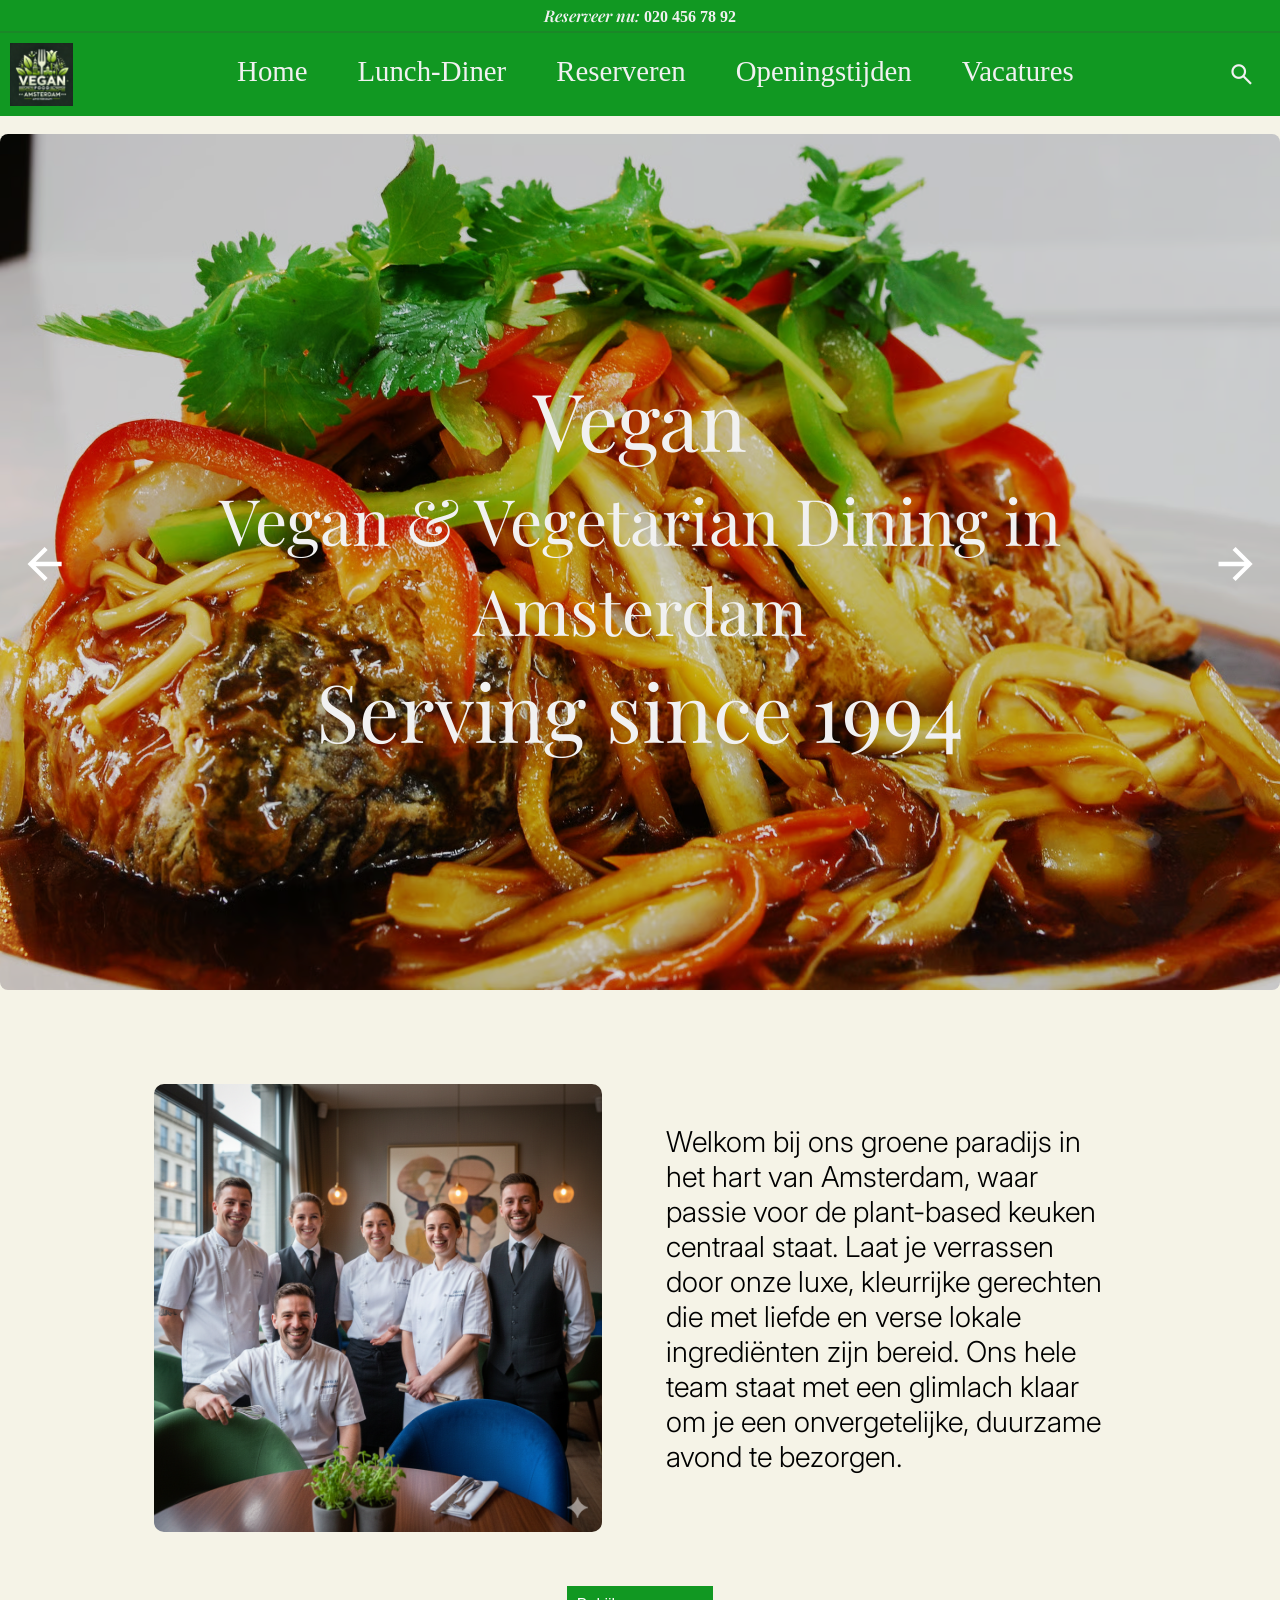
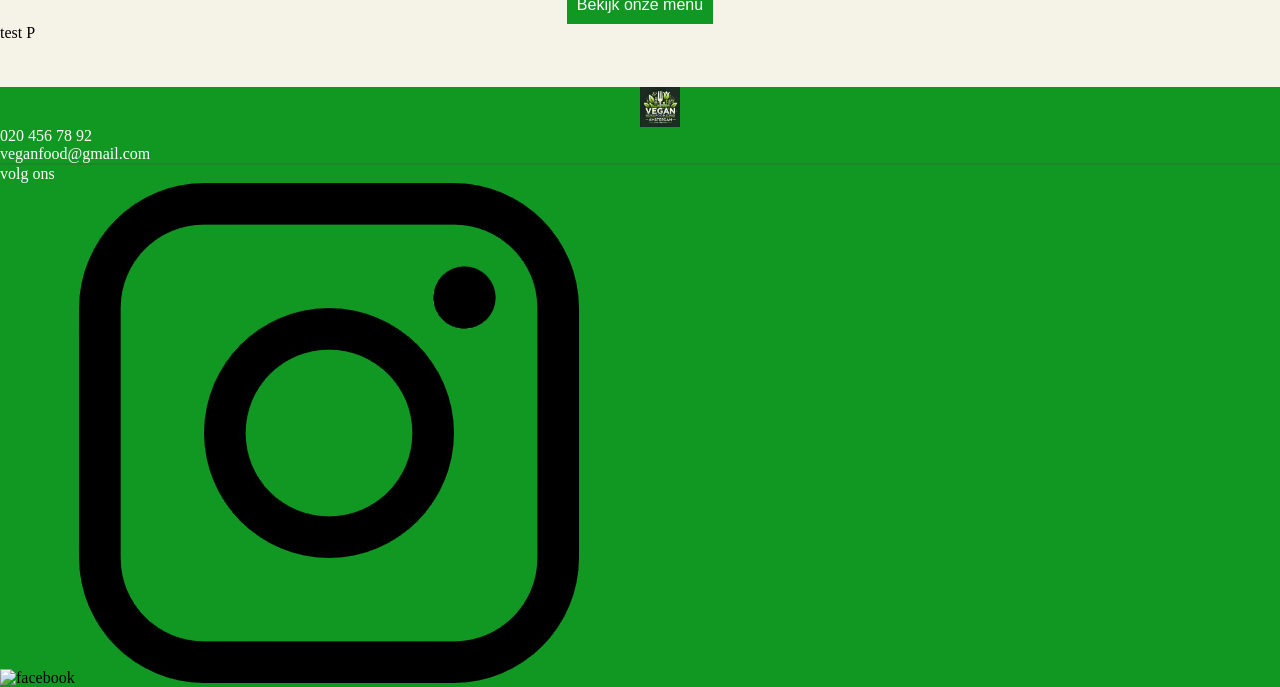
==== html/index.html @ 1c0de3cc "testing" ====
<!DOCTYPE html>
<html lang="en">

<head>
    <meta charset="UTF-8">
    <meta name="viewport" content="width=device-width, initial-scale=1.0">
    <meta http-equiv="X-UA-Compatible" content="IE=edge">
    <meta name="author" content="Amin">
    <meta name="description" content="">
    <meta name="keywords" content="">
    <title>Vegan Restaurant</title>
    <link rel="stylesheet" href="/css/style.css">
    <script src="/js/index.js" defer></script>
    <link rel="stylesheet" href="https://fonts.googleapis.com/css2?family=Material+Symbols+Outlined" />
    <link href="https://fonts.googleapis.com/css2?family=Playfair+Display:ital,wght@1,600&display=swap"
        rel="stylesheet">
    <link
        href="https://fonts.googleapis.com/css2?family=Inter:ital,opsz,wght@0,14..32,100..900;1,14..32,100..900&display=swap"
        rel="stylesheet">
</head>

<body>
    <!--Dit is branch AMIN-->
    <header class="header">
        <h2 class="reserveer-nummer"> <span class="reserveer">Reserveer nu:</span> 020 456 78 92</h2>
        <hr class="hr-header">
        <article class="icons-logo">
            <img class="logo-img" src="/logo_vegan_food_amsterdam.png" alt="Logo-Img">
            
            <nav class="nav-bar" id="nav">
        <ul class="menu">
            <button class="close-btn">&times;</button>
            <li><a href="#">Home</a></li>
            <li><a href="#">Lunch-Diner</a></li>
            <li><a href="#">Reserveren</a></li>
            <li><a href="#">Openingstijden</a></li>
            <li><a href="#">Vacatures</a></li>
        </ul>
    </nav>
    <div class="icons">
                <span class="material-symbols-outlined" id="search">search</span>
                <span class="material-symbols-outlined" id="hamburger">menu</span>
            </div>
        </article>


    

    </header>

    <main>
        <section class="fotoGallerie-sec">
            <div class="fotoGallerie">

                <img class="foto1" src="/imgs/89aaa4fe-6f7e-447e-992a-aaa20923934a.avif" alt="etenFoto">
                <img class="foto2" src="" alt="etenFoto">
                <img class="foto3" src="" alt="etenFoto">
                <img class="foto4" src="" alt="etenFoto">
                <div class="slogan">
                    <span class="big">Vegan</span>
                    <span class="small edited">Vegan & Vegetarian Dining in</span>
                    <span class="big edited">Amsterdam</span>
                    <span class="big">Serving since 1994</span>
                </div>

                <a href=""><svg class="arrow back" xmlns="http://www.w3.org/2000/svg" height="24px"
                        viewBox="0 -960 960 960" width="24px" fill="#f1f1f1">
                        <path d="m313-440 224 224-57 56-320-320 320-320 57 56-224 224h487v80H313Z" />
                    </svg></a>
                <a href=""><svg class="arrow forward" xmlns="http://www.w3.org/2000/svg" height="24px"
                        viewBox="0 -960 960 960" width="24px" fill="#f1f1f1">
                        <path d="M647-440H160v-80h487L423-744l57-56 320 320-320 320-57-56 224-224Z" />
                    </svg></a>


            </div>

        </section>
        <section class="team-sec">
            <div class="overOns-container">
                <img class="team-foto" src="/imgs/afbeelding (2).png" alt="team foto">
                <p class="overOns">Welkom bij ons groene paradijs in het hart van Amsterdam, waar passie voor de
                    plant-based keuken centraal staat. Laat je verrassen door onze luxe,
                    kleurrijke gerechten die met liefde en verse lokale ingrediënten zijn bereid. Ons hele team staat
                    met een glimlach klaar om je een onvergetelijke, duurzame avond te bezorgen.</p>
            </div>

            <a href="#"><button class="menu-btn">Bekijk onze menu</button></a>

        </section>
        <p>test P</p>
    </main>


    <footer>
        <div class="logoFooter">
            <img src="../logo_vegan_food_amsterdam.png" alt="logo">
        </div>

        <p>020 456 78 92</p>
        <p>veganfood@gmail.com</p>

        <hr>

        <div class="socialLogo">
            <div class="iconsFooter">
            </div>
            <p>volg ons</p>
            <img src="../" alt="facebook">
            <img src="../instagram-removebg-preview.png" alt="instagram">
        </div>
    </footer>

</body>

</html>
---- css/style.css ----
* {
  padding: 0;
  margin: 0;
}

body {
  background-color: #f5f3e7;
}
.logo-img {
  max-width: 5%;
  height: auto;
  margin: 10px;
}
hr {
  border: none;
  height: 2px;
  background-color: #1b8728;
}
.header {
  background-color: #119822;
}
.reserveer-nummer {
  background-color: #119822;
  color: #f1f1f1;
  font-size: 1rem;
  padding: 5px;
  text-align: center;
}
.reserveer {
  font-family: "playfair display", sans-serif;
  font-style: italic;
  font-weight: 600;
}
.menu {
  list-style: none;
}
li {
  margin-bottom: 5px;
}
.material-symbols-outlined {
  color: #f1f1f1;
}
.icons-logo {
  display: flex;
  align-items: center;
  margin-right: 25px;
}
.icons {
  margin-left: auto;
  display: flex;
  gap: 10px;
}
nav ul li a {
  display: flex;
  text-decoration: none;
  font-size: 2.5rem;
  color: #31440c;
  width: 58vw;
  height: 12vh;
  margin-top: 1vh;
  justify-content: center;
  align-items: center;
}
#nav {
  position: absolute;
  background-color: #8bb832;
  width: 98vw;
  height: 90vh;
  top: 10vh;
  left: 1vw;
  justify-content: center;
  align-items: center;
  border-radius: 3px;
  z-index: 20;
  /*van hier is een beetje chat gpt gebruikt*/
  display: grid;
  opacity: 0;
  transform: translateY(-20px);
  pointer-events: none;
  transition: opacity 0.3s ease, transform 0.3s ease;
}
#nav.active {
  opacity: 1;
  transform: translateY(0);
  pointer-events: auto;

}
/*tot hier*/
.close-btn{
  position: absolute;
  font-size: 2.5rem;
  top: 3vh;
  background-color: #8bb832;
  color: #31440c;
  border: none;
  right: 5vw;
}
.fotoGallerie {
  position: relative;
  margin-top: 2vh;
}
.foto1 {
  max-width: 100%;
  border-radius: 8px;
  height: auto;
  filter: brightness(85%);
}
.foto2,
.foto3,
.foto4 {
  display: none;
  max-width: 100%;
  border-radius: 8px;
  height: auto;
}
.arrow {
  width: 4%;
  height: auto;
  position: absolute;
  fill: #ffffff;
  top: 50%;
  transform: translateY(-50%);
  z-index: 10;
}
.back {
  left: 1.5%;
}
.forward {
  right: 1.5%;
}

/*van hier moet het gecontroleerdt en aangepast*/
.logoFooter img {
  display: flex;
  align-items: center;
  justify-content: center;
  width: 40px;
}
.logoFooter {
    margin-left: 45%;
    width: 40px;
}
footer {
  background-color: #119822;
  margin-top: 5vh;
}

footer p {
  color: white;
}

.iconsFooter {
  width: 45%;
}
/*to hier*/
.team-sec {
  text-align: center;
}

.team-foto {
  width: 45%;
  height: auto;
  margin-top: 4vh;
  margin-bottom: 2vh;
  border-radius: 10px;
}
.overOns {
  width: 75vw;
  margin-left: 16vw;
  font-size: 1.2rem;
  font-family: "Inter", sans-serif;
  font-weight: 300;
  text-align: left;
}
.menu-btn {
  background-color: #119822;
  border-radius: 0;
  font-size: 1rem;
  color: #ffffff;
  margin-top: 4vh;
  border: none;
  padding: 10px;
  cursor: pointer;
}
.slogan {
  position: absolute;
  top: 50%;
  left: 50%;
  transform: translate(-50%, -50%);
  width: 90%;
  text-align: center;
  display: flex;
  flex-direction: column;
  gap: 0.3em;
  color: #f1f1f1;
  font-family: "Playfair Display", sans-serif;
}

.slogan .big {
  font-size: clamp(1.4rem, 6vw, 2.5rem);
}

.slogan .small {
  font-size: clamp(0.9rem, 3.5vw, 1.4rem);
}
.slogan .edited {
  font-size: clamp(1.2rem, 5vw, 2rem);
}

/*telephone*/
@media (max-width: 576px) {
  .logo-img {
    max-width: 10%;
  }
  .arrow {
    width: 5%;
  }
}
/*tablet*/
@media (min-width: 576px) and (max-width: 991px) {
  .overOns {
    font-size: 1.5rem;
  }
  nav ul li a{
    font-size: 3.5rem;
  }
  .close-btn{
    font-size: 3.5rem;
  }
}
/*laptops*/
@media (min-width: 992px) {
  .overOns-container {
    display: flex;
    align-items: center;
    margin-top: 6vh;
  }
  .team-foto {
    width: 35%;
    height: auto;
    margin-top: 4vh;
    margin-bottom: 2vh;
    border-radius: 10px;
    margin-left: 12vw;
  }
  .overOns {
    width: 35vw;
    margin-left: 5vw;
    font-size: 1.8rem;
    font-family: "Inter", sans-serif;
    font-weight: 300;
    text-align: left;
  }
  button {
    font-size: 1.5rem;
    margin-top: 8vh;
    padding: 15px;
  }
  .slogan .big{
    font-size: clamp(2.8rem, 12vw, 5rem);
  }
   .slogan .edited {
    font-size: clamp(2.4rem, 10vw, 4rem);
  }
  /*van hier is chat gpt gebruik || Navigatie bar is niet resposive het moet aangepast worden!*/
  /*#nav {
    width: 95vw;
    height: auto;
    background-color: transparent;
    display: flex;
    justify-content: space-around;
    align-items: center;
    opacity: 1;
    transform: none;
    pointer-events: auto; 
  }*/
  #nav {
    position: relative;
    top: 0;           
    left: 0;
    width: 100%;
    height: auto;
    display: flex;
    justify-content: center;
    align-items: center;
    background-color: transparent;
    opacity: 1;
    transform: none;
    pointer-events: auto;
  }
  #nav ul {
    display: flex;
    gap: 20px;
    list-style: none;
  }
  nav ul li a {
    width: auto;
    height: auto;
    font-size: clamp(1.5rem, 1.8rem, 2rem);
    margin: 0;
    padding: 10px 15px;
    color: #f1f1f1;
  }
  .close-btn {
    display: none;
  }
  #hamburger{
    display: none;
  }
  /*tot hier*/
  .logoFooter{
    margin-left: 50%;
  }
  #search{
    font-size: 1.7rem;
  }
}
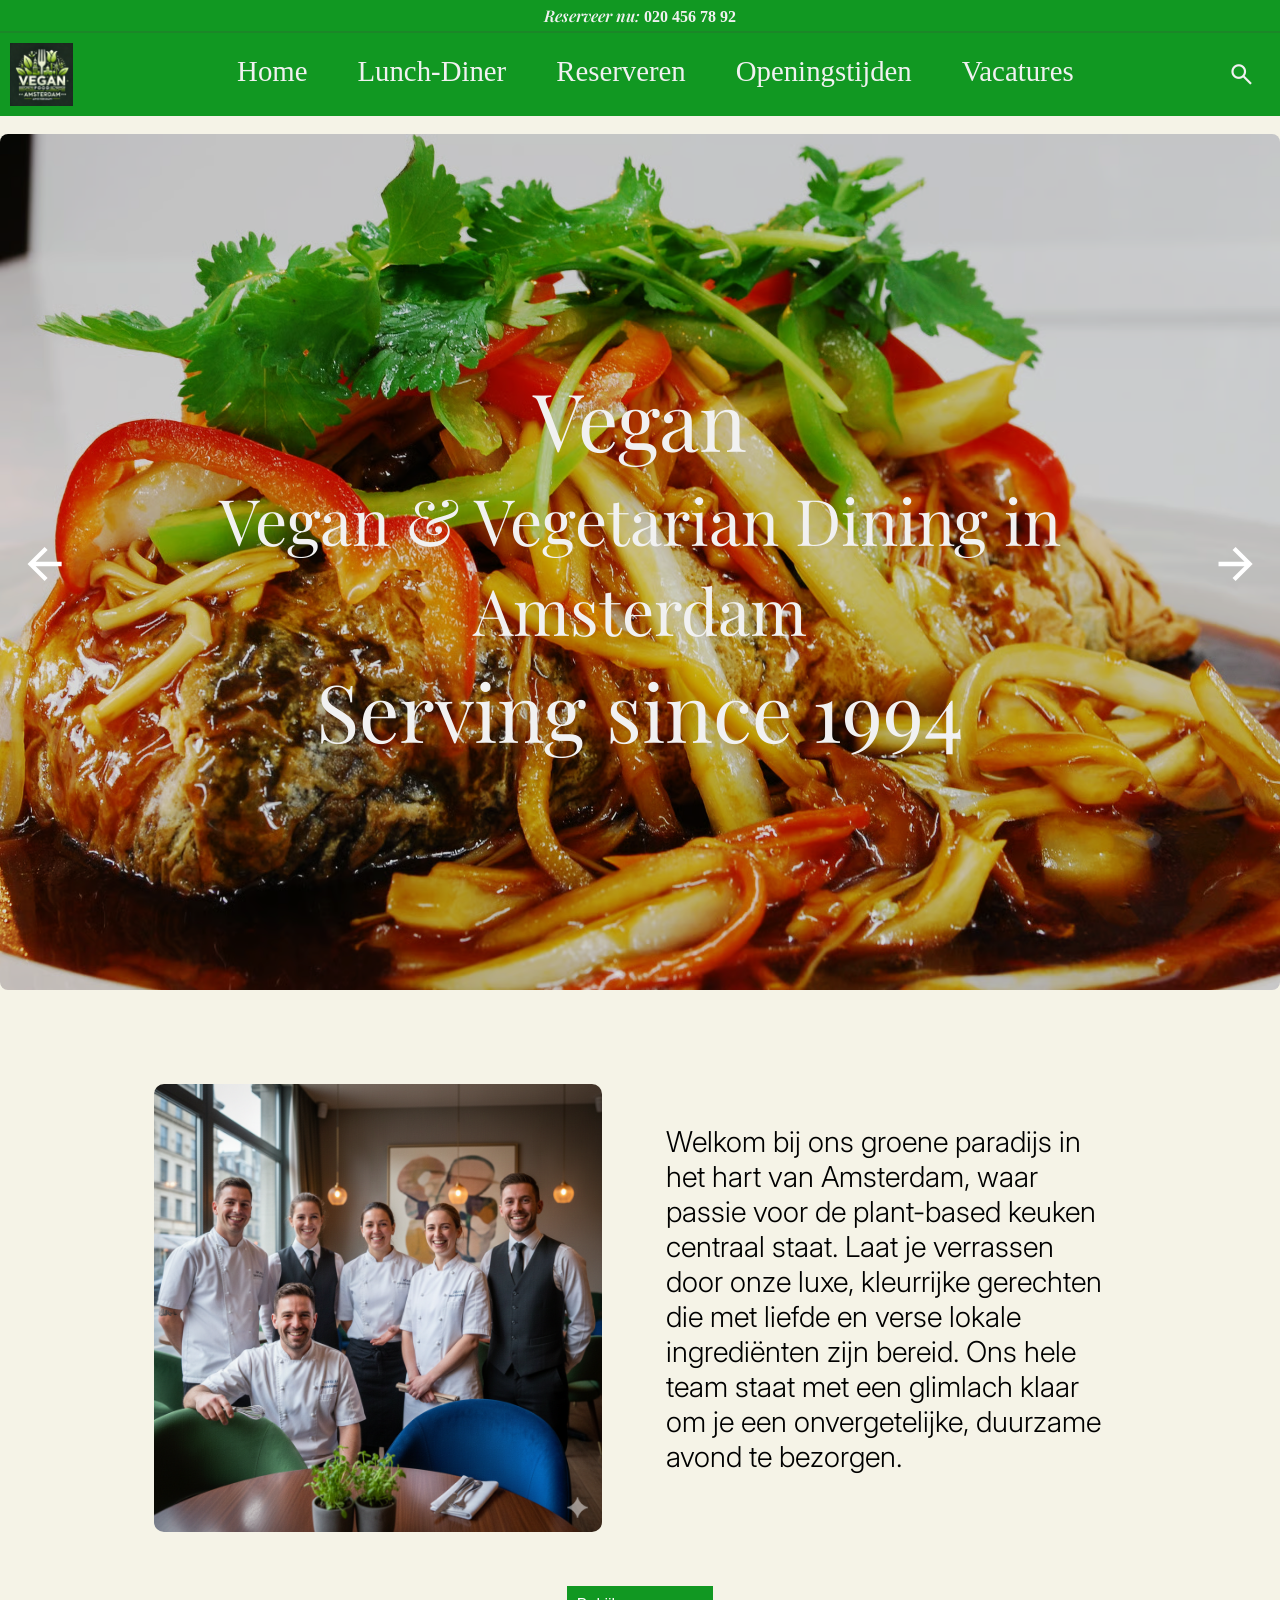
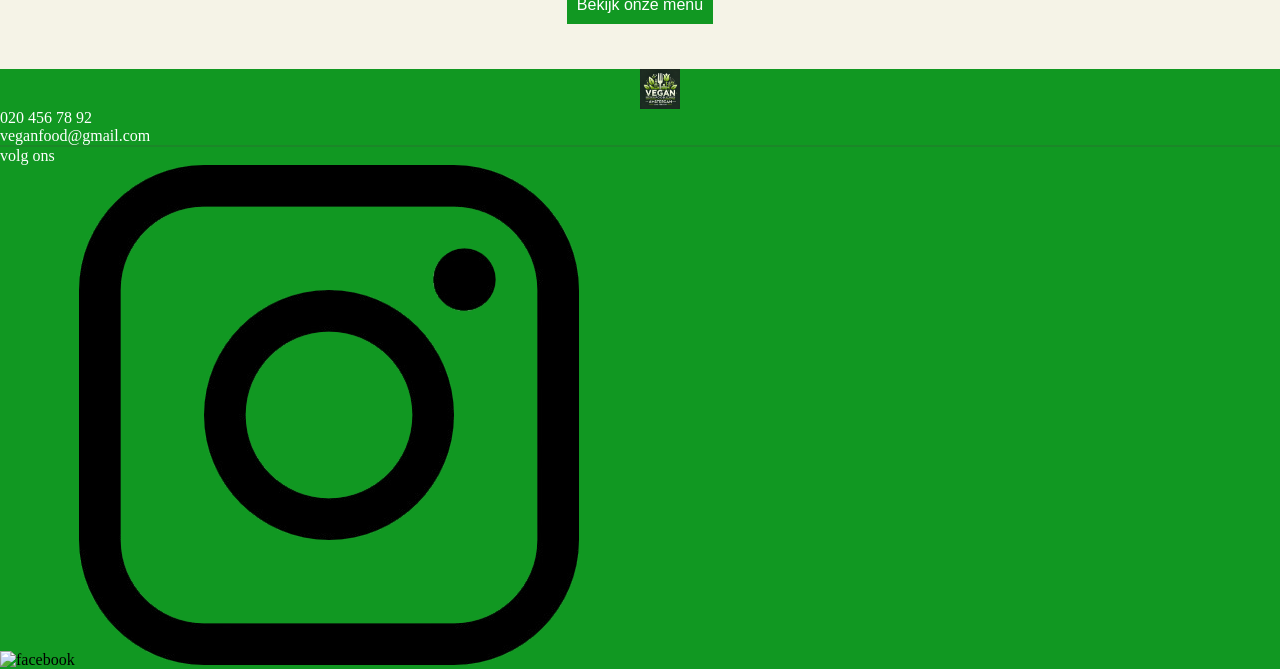
==== commit c938876e: "branch gemaakt" ====
--- a/html/index.html
+++ b/html/index.html
@@ -88,7 +88,6 @@
             <a href="#"><button class="menu-btn">Bekijk onze menu</button></a>
 
         </section>
-        <p>test P</p>
     </main>
 
 
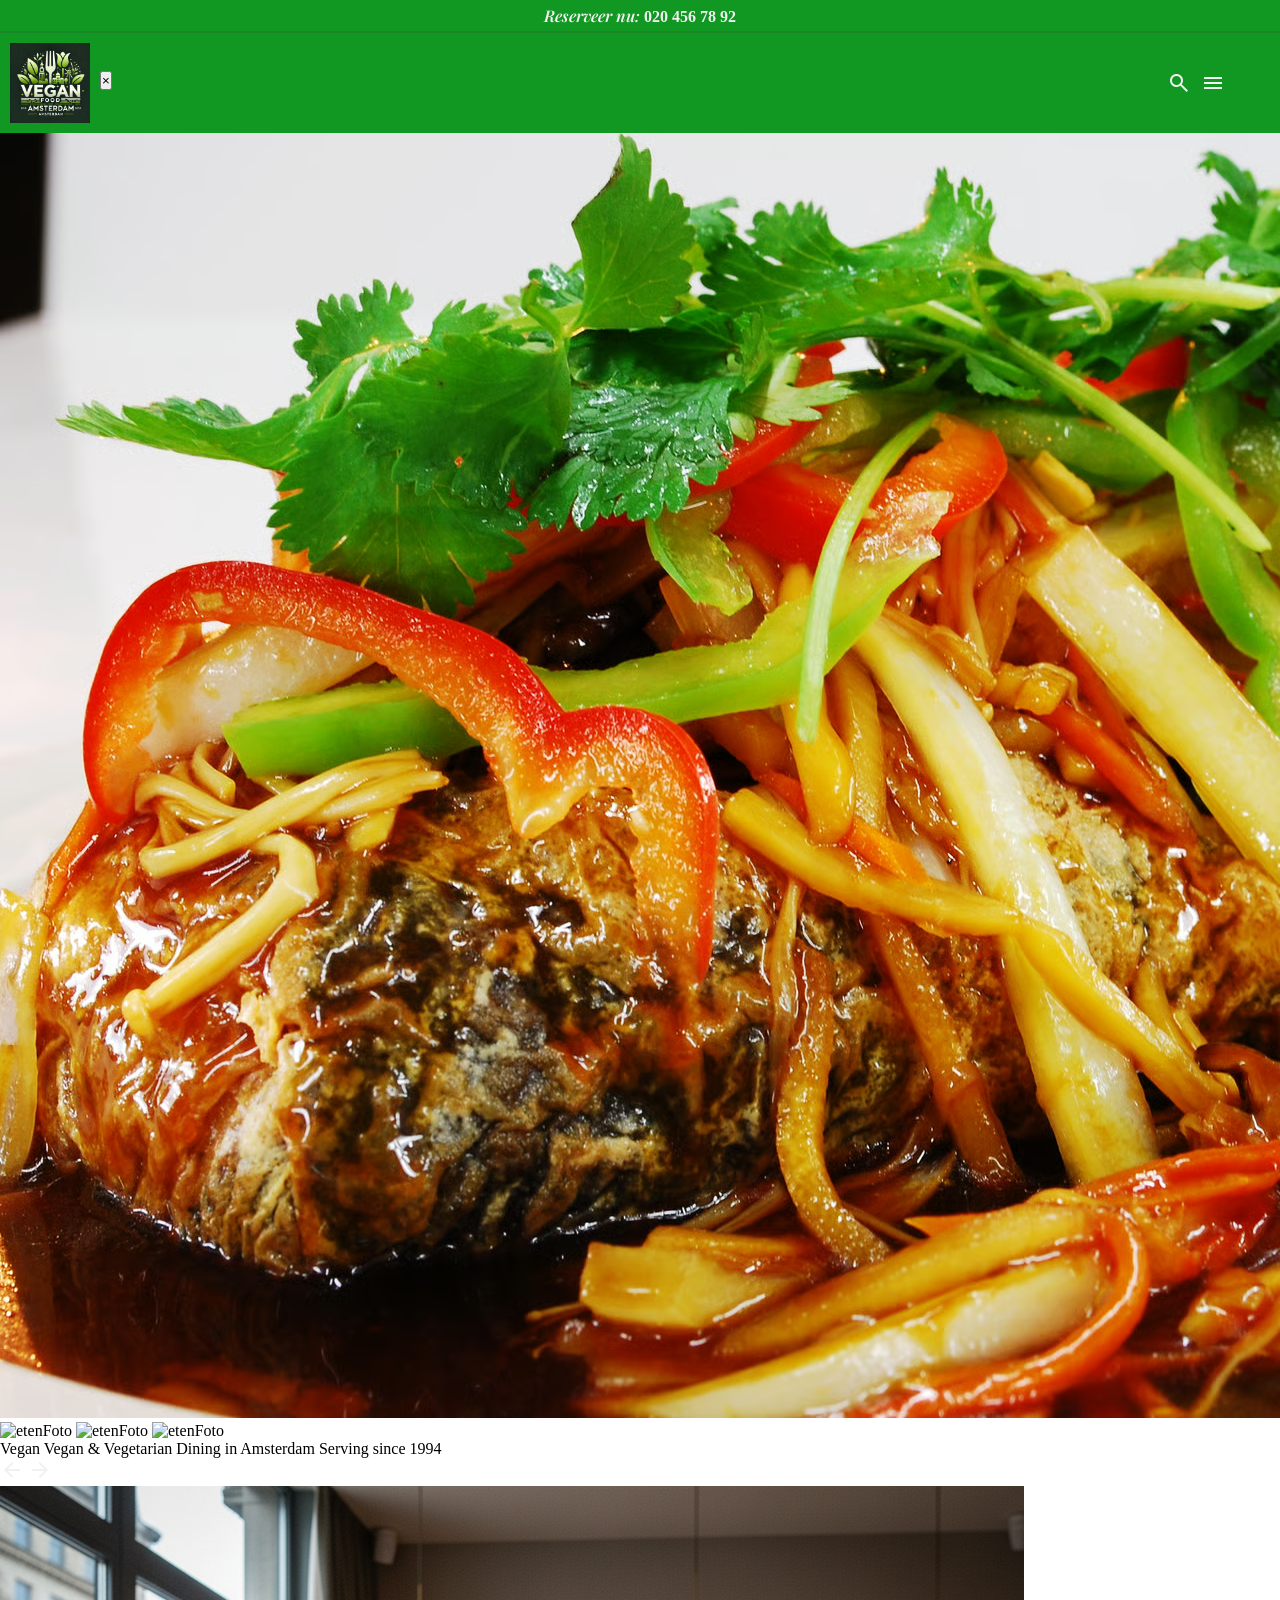
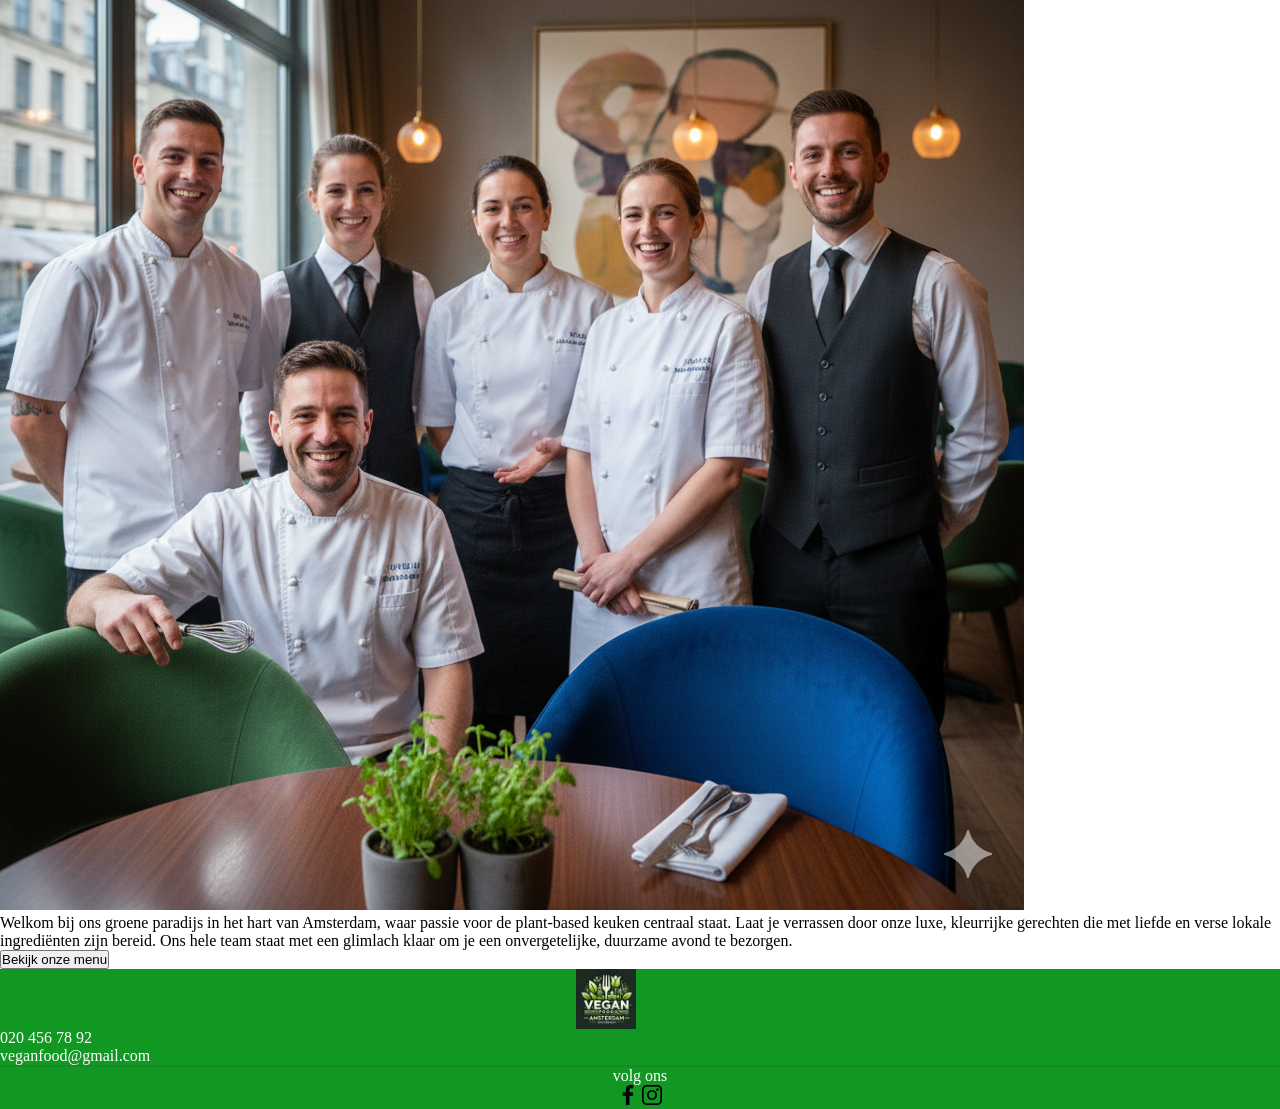
==== commit 8f3bbd09: "facebook icon" ====
--- a/html/index.html
+++ b/html/index.html
@@ -20,7 +20,7 @@
 </head>
 
 <body>
-    <!--Dit is branch AMIN-->
+    <!--Dit is branch AMIN2-->
     <header class="header">
         <h2 class="reserveer-nummer"> <span class="reserveer">Reserveer nu:</span> 020 456 78 92</h2>
         <hr class="hr-header">
@@ -30,11 +30,11 @@
             <nav class="nav-bar" id="nav">
         <ul class="menu">
             <button class="close-btn">&times;</button>
-            <li><a href="#">Home</a></li>
+            <li><a href="index.html">Home</a></li>
             <li><a href="#">Lunch-Diner</a></li>
-            <li><a href="#">Reserveren</a></li>
-            <li><a href="#">Openingstijden</a></li>
-            <li><a href="#">Vacatures</a></li>
+            <li><a href="boeken.html">Reserveren</a></li>
+            <li><a href="opening en locatie.html">Openingstijden</a></li>
+            <li><a href="vacature.html">Vacatures</a></li>
         </ul>
     </nav>
     <div class="icons">
@@ -105,7 +105,7 @@
             <div class="iconsFooter">
             </div>
             <p>volg ons</p>
-            <img src="../" alt="facebook">
+            <img src="/facebookk.png" alt="facebook">
             <img src="../instagram-removebg-preview.png" alt="instagram">
         </div>
     </footer>
--- a/css/style.css
+++ b/css/style.css
@@ -1,318 +1,297 @@
 * {
-  padding: 0;
-  margin: 0;
-}
-
-body {
-  background-color: #f5f3e7;
-}
-.logo-img {
-  max-width: 5%;
-  height: auto;
-  margin: 10px;
-}
+    padding: 0;
+    margin: 0;
+}
+
+:root[data-mode="dark"] {
+    --bgColor: #1e1b18;
+    --bgSecond: #0c0706;
+    --accent: #f1ece9;
+    --bgThird: #e5e0df;
+    --textColor: #f2ece7;
+}
+
+:root[data-mode="light"] {
+    --bgColor: #F5F3E7;
+    --bgSecond: #c0392b;
+    --accent: #e5e0db;
+    --bgThird: #f0e5e3;
+    --textColor: #2c2c2c;
+}
+
+html {
+    background-color: var(--bgColor);
+    color: var(--textColor);
+}
+
+
+
+
+main h1 {
+    display: flex;
+    justify-content: center;
+}
+
+main form {
+    padding: 30px;
+    justify-content: center;
+    margin-left: 70px;
+}
+
+main input {
+    display: flex;
+    align-items: center;
+    width: 100%;
+}
+
 hr {
-  border: none;
-  height: 2px;
-  background-color: #1b8728;
-}
+    border: none;
+    height: 2px;
+    background-color: #1B8728;
+}
+
+h1,
+header span {
+    font-family: 'playfair display', sans-serif;
+    font-style: italic;
+    font-weight: 600;
+}
+
 .header {
-  background-color: #119822;
-}
-.reserveer-nummer {
-  background-color: #119822;
-  color: #f1f1f1;
-  font-size: 1rem;
-  padding: 5px;
-  text-align: center;
-}
-.reserveer {
-  font-family: "playfair display", sans-serif;
-  font-style: italic;
-  font-weight: 600;
-}
-.menu {
-  list-style: none;
-}
+    background-color: #119822;
+}
+
+nav ul li a {
+    display: none;
+    text-decoration: none;
+    font-size: 2rem;
+    background-color: #31440c;
+    color: yellowgreen;
+    border: 1vw solid #9acd32;
+    width: 38vw;
+    height: 8vh;
+    margin-top: 1vh;
+    justify-content: center;
+    align-items: center;
+}
+
 li {
-  margin-bottom: 5px;
-}
-.material-symbols-outlined {
-  color: #f1f1f1;
-}
-.icons-logo {
-  display: flex;
-  align-items: center;
-  margin-right: 25px;
-}
-.icons {
-  margin-left: auto;
-  display: flex;
-  gap: 10px;
-}
-nav ul li a {
-  display: flex;
-  text-decoration: none;
-  font-size: 2.5rem;
-  color: #31440c;
-  width: 58vw;
-  height: 12vh;
-  margin-top: 1vh;
-  justify-content: center;
-  align-items: center;
-}
-#nav {
-  position: absolute;
-  background-color: #8bb832;
-  width: 98vw;
-  height: 90vh;
-  top: 10vh;
-  left: 1vw;
-  justify-content: center;
-  align-items: center;
-  border-radius: 3px;
-  z-index: 20;
-  /*van hier is een beetje chat gpt gebruikt*/
-  display: grid;
-  opacity: 0;
-  transform: translateY(-20px);
-  pointer-events: none;
-  transition: opacity 0.3s ease, transform 0.3s ease;
-}
-#nav.active {
-  opacity: 1;
-  transform: translateY(0);
-  pointer-events: auto;
-
-}
-/*tot hier*/
-.close-btn{
-  position: absolute;
-  font-size: 2.5rem;
-  top: 3vh;
-  background-color: #8bb832;
-  color: #31440c;
-  border: none;
-  right: 5vw;
-}
-.fotoGallerie {
-  position: relative;
-  margin-top: 2vh;
-}
-.foto1 {
-  max-width: 100%;
-  border-radius: 8px;
-  height: auto;
-  filter: brightness(85%);
-}
-.foto2,
-.foto3,
-.foto4 {
-  display: none;
-  max-width: 100%;
-  border-radius: 8px;
-  height: auto;
-}
-.arrow {
-  width: 4%;
-  height: auto;
-  position: absolute;
-  fill: #ffffff;
-  top: 50%;
-  transform: translateY(-50%);
-  z-index: 10;
-}
-.back {
-  left: 1.5%;
-}
-.forward {
-  right: 1.5%;
-}
-
-/*van hier moet het gecontroleerdt en aangepast*/
-.logoFooter img {
-  display: flex;
-  align-items: center;
-  justify-content: center;
-  width: 40px;
-}
+    margin-bottom: 5px;
+}
+
 .logoFooter {
     margin-left: 45%;
     width: 40px;
 }
+
+.menu {
+    list-style: none;
+}
+
+.reserveer-nummer {
+    background-color: #119822;
+    color: #f1f1f1;
+    font-size: 1rem;
+    padding: 5px;
+    text-align: center;
+}
+
+.reserveer {
+    font-family: 'playfair display', sans-serif;
+    font-style: italic;
+    font-weight: 600;
+}
+
+.material-icons,
+.material-symbols-outlined {
+    color: #f1f1f1;
+}
+
+.icons-logo {
+    display: flex;
+    align-items: center;
+    margin-right: 55px;
+}
+
+.icons {
+    margin-left: auto;
+    display: flex;
+    gap: 10px;
+}
+
+.iconsFooter {
+    width: 45%;
+}
+
+.socialLogo img {
+    width: 20px;
+
+}
+
+.socialLogo {
+    text-align: center;
+}
+
+.tijdDatum {
+    display: flex;
+    width: 50%;
+    gap: 10px;
+}
+
+.tijdDatum input {
+    width: 40%;
+}
+
+.info-sectie {
+    display: grid;
+    grid-template-columns: 1fr;
+    gap: 30px;
+    width: 100%;
+    max-width: 800px;
+    margin: 40px auto;
+
+}
+
+.openingstijden,
+.locatie {
+    background-color: white;
+    padding: 20px;
+    border-radius: 12px;
+
+}
+
+.openingstijden h2,
+.locatie h2 {
+    margin-bottom: 15px;
+    font-family: "https://fonts.googleapis.com/css2?family=Playfair+Display:ital,wght@1,600&display=swap";
+
+}
+
+.verzenden {
+    color: white;
+    border: none;
+    padding: 6px 12px;
+    cursor: pointer;
+    text-align: center;
+
+}
+
+.input1 {
+    color: #f1f1f1;
+    background-color: #119822;
+    border: none;
+    height: 30px;
+
+}
+
 footer {
-  background-color: #119822;
-  margin-top: 5vh;
+    background-color: #119822;
+}
+
+.foto img {
+    width: 100%;
+    border-radius: 10px;
+    margin-top: 10px;
 }
 
 footer p {
-  color: white;
-}
-
-.iconsFooter {
-  width: 45%;
-}
-/*to hier*/
-.team-sec {
-  text-align: center;
-}
-
-.team-foto {
-  width: 45%;
-  height: auto;
-  margin-top: 4vh;
-  margin-bottom: 2vh;
-  border-radius: 10px;
-}
-.overOns {
-  width: 75vw;
-  margin-left: 16vw;
-  font-size: 1.2rem;
-  font-family: "Inter", sans-serif;
-  font-weight: 300;
-  text-align: left;
-}
-.menu-btn {
-  background-color: #119822;
-  border-radius: 0;
-  font-size: 1rem;
-  color: #ffffff;
-  margin-top: 4vh;
-  border: none;
-  padding: 10px;
-  cursor: pointer;
-}
-.slogan {
-  position: absolute;
-  top: 50%;
-  left: 50%;
-  transform: translate(-50%, -50%);
-  width: 90%;
-  text-align: center;
-  display: flex;
-  flex-direction: column;
-  gap: 0.3em;
-  color: #f1f1f1;
-  font-family: "Playfair Display", sans-serif;
-}
-
-.slogan .big {
-  font-size: clamp(1.4rem, 6vw, 2.5rem);
-}
-
-.slogan .small {
-  font-size: clamp(0.9rem, 3.5vw, 1.4rem);
-}
-.slogan .edited {
-  font-size: clamp(1.2rem, 5vw, 2rem);
-}
-
-/*telephone*/
-@media (max-width: 576px) {
-  .logo-img {
-    max-width: 10%;
-  }
-  .arrow {
-    width: 5%;
-  }
-}
-/*tablet*/
-@media (min-width: 576px) and (max-width: 991px) {
-  .overOns {
-    font-size: 1.5rem;
-  }
-  nav ul li a{
-    font-size: 3.5rem;
-  }
-  .close-btn{
-    font-size: 3.5rem;
-  }
-}
-/*laptops*/
-@media (min-width: 992px) {
-  .overOns-container {
-    display: flex;
-    align-items: center;
-    margin-top: 6vh;
-  }
-  .team-foto {
-    width: 35%;
-    height: auto;
-    margin-top: 4vh;
-    margin-bottom: 2vh;
-    border-radius: 10px;
-    margin-left: 12vw;
-  }
-  .overOns {
-    width: 35vw;
-    margin-left: 5vw;
-    font-size: 1.8rem;
-    font-family: "Inter", sans-serif;
-    font-weight: 300;
-    text-align: left;
-  }
-  button {
-    font-size: 1.5rem;
-    margin-top: 8vh;
-    padding: 15px;
-  }
-  .slogan .big{
-    font-size: clamp(2.8rem, 12vw, 5rem);
-  }
-   .slogan .edited {
-    font-size: clamp(2.4rem, 10vw, 4rem);
-  }
-  /*van hier is chat gpt gebruik || Navigatie bar is niet resposive het moet aangepast worden!*/
-  /*#nav {
-    width: 95vw;
-    height: auto;
-    background-color: transparent;
-    display: flex;
-    justify-content: space-around;
-    align-items: center;
-    opacity: 1;
-    transform: none;
-    pointer-events: auto; 
-  }*/
-  #nav {
-    position: relative;
-    top: 0;           
-    left: 0;
-    width: 100%;
-    height: auto;
-    display: flex;
-    justify-content: center;
-    align-items: center;
-    background-color: transparent;
-    opacity: 1;
-    transform: none;
-    pointer-events: auto;
-  }
-  #nav ul {
-    display: flex;
-    gap: 20px;
-    list-style: none;
-  }
-  nav ul li a {
-    width: auto;
-    height: auto;
-    font-size: clamp(1.5rem, 1.8rem, 2rem);
-    margin: 0;
-    padding: 10px 15px;
-    color: #f1f1f1;
-  }
-  .close-btn {
-    display: none;
-  }
-  #hamburger{
-    display: none;
-  }
-  /*tot hier*/
-  .logoFooter{
-    margin-left: 50%;
-  }
-  #search{
-    font-size: 1.7rem;
-  }
-}
-
+    color: white;
+}
+
+/* tellie*/
+@media(max-width:576px) {
+    .logoFooter img {
+        display: flex;
+        align-items: center;
+        justify-content: center;
+        width: 40px;
+    }
+
+    .foto img {
+        display: none;
+    }
+
+    .logo-img {
+        width: 50px;
+        height: auto;
+        margin: 10px;
+    }
+
+    .info-sectie {
+        flex-direction: column;
+        padding: 10px;
+        width: 80%;
+    }
+
+    .openingstijden,
+    .locatie {
+        width: 100%;
+    }
+}
+
+
+
+/* tablet*/
+@media(min-width:576px) and (max-width:991px) {
+    .logo-img {
+        width: 60px;
+        height: auto;
+        margin: 10px;
+
+    }
+
+    .foto img {
+        display: none;
+    }
+
+    .info-sectie {
+        flex-direction: column;
+        padding: 10px;
+        width: 80%;
+    }
+
+
+    .logoFooter img {
+        display: flex;
+        align-items: center;
+        justify-content: center;
+        width: 60px;
+    }
+
+}
+
+/* laptop*/
+@media(min-width:992px) and (max-width:1500px) {
+    .logo-img {
+        width: 80px;
+        height: auto;
+        margin: 10px;
+    }
+
+    .foto img {
+        width: 60%;
+        margin-left: auto;
+    }
+
+    .info-sectie {
+        flex-direction: column;
+        padding: 10px;
+        width: 80%;
+    }
+
+
+    .logoFooter img {
+        display: flex;
+        align-items: center;
+        justify-content: center;
+        width: 60px;
+    }
+
+    .menu {
+        gap: 5px;
+    }
+
+    .info-sectie {
+        grid-template-columns: repeat(2, 1fr);
+    }
+}
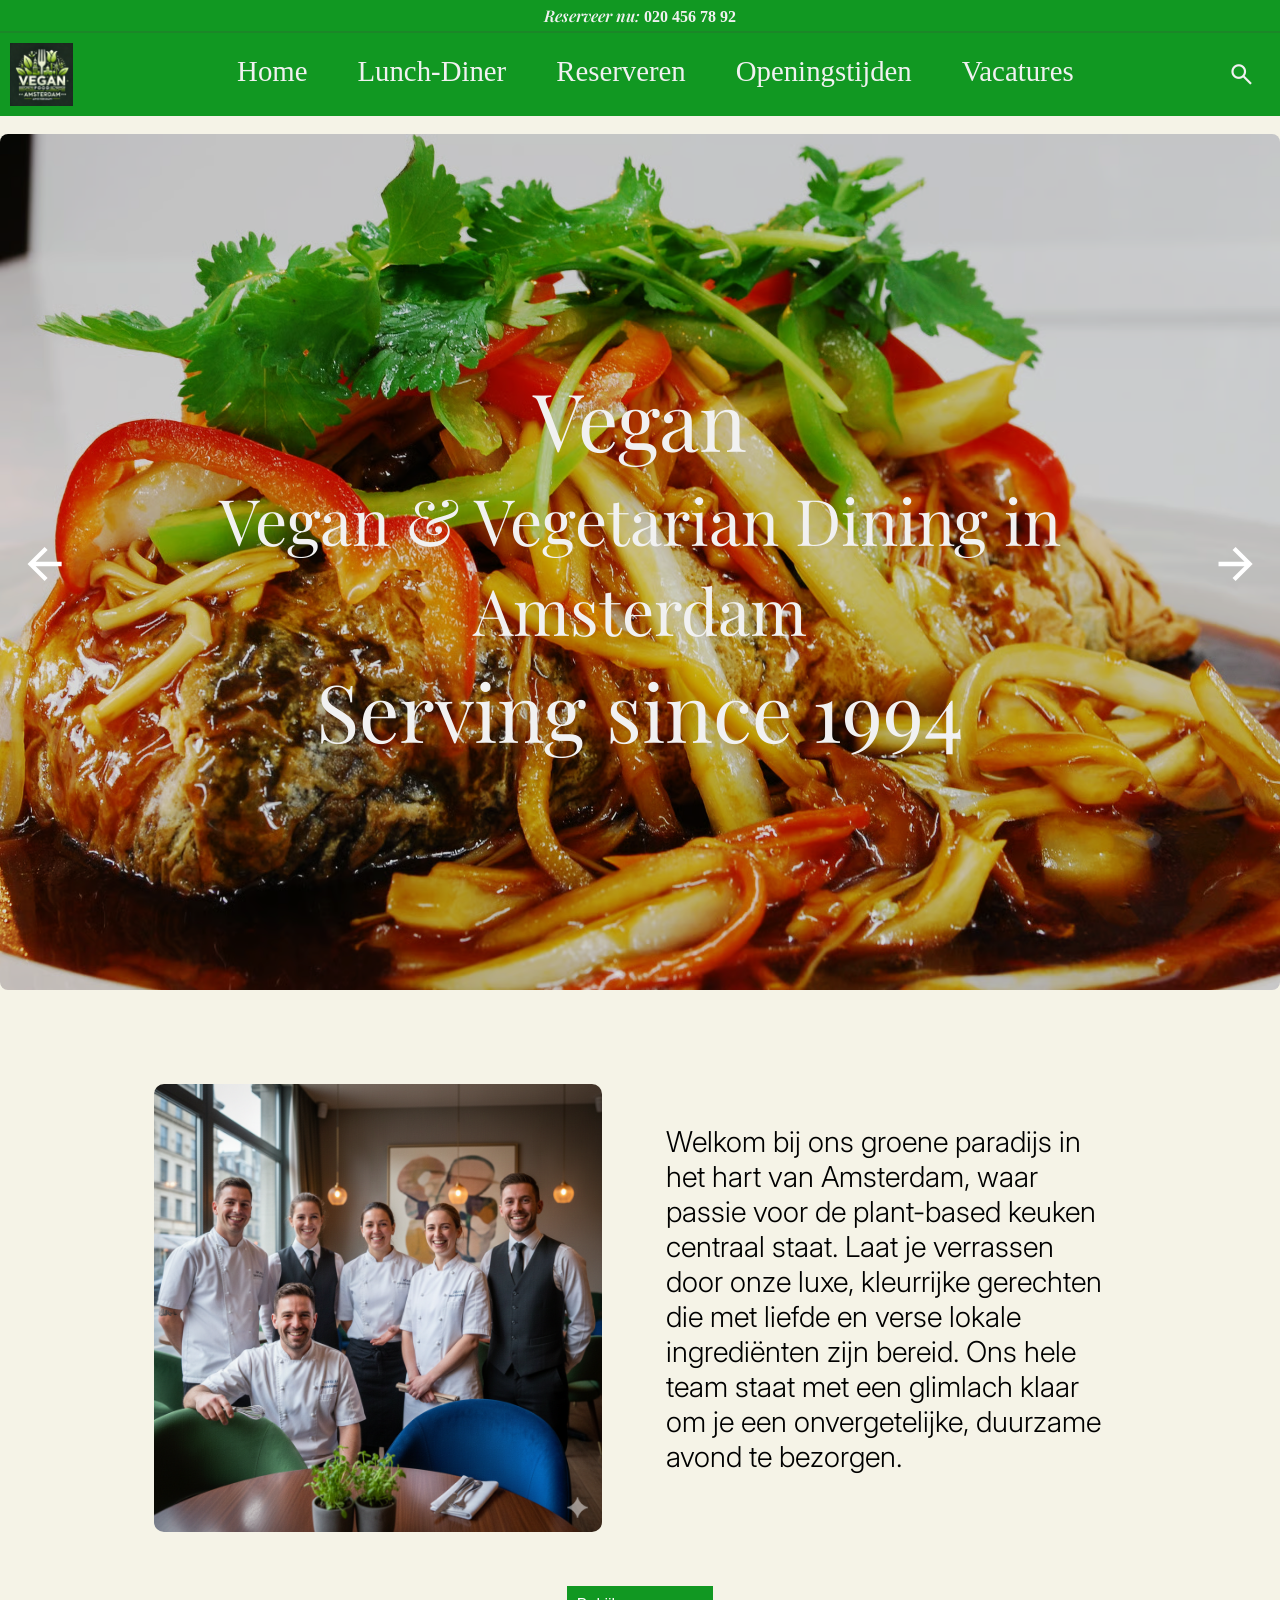
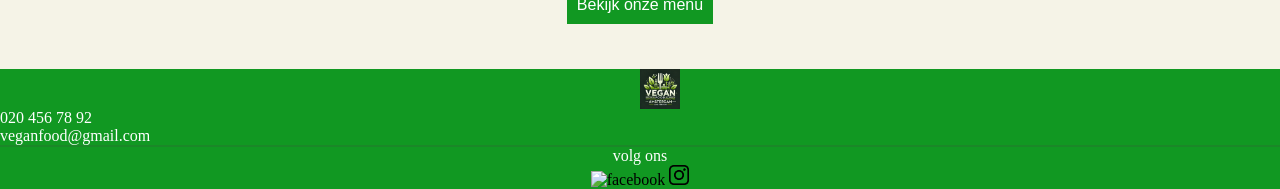
==== commit 1f508b02: "branch gemaakt" ====
--- a/html/index.html
+++ b/html/index.html
@@ -20,7 +20,7 @@
 </head>
 
 <body>
-    <!--Dit is branch AMIN2-->
+    <!--Dit is branch testamin-->
     <header class="header">
         <h2 class="reserveer-nummer"> <span class="reserveer">Reserveer nu:</span> 020 456 78 92</h2>
         <hr class="hr-header">
@@ -30,11 +30,11 @@
             <nav class="nav-bar" id="nav">
         <ul class="menu">
             <button class="close-btn">&times;</button>
-            <li><a href="index.html">Home</a></li>
+            <li><a href="#">Home</a></li>
             <li><a href="#">Lunch-Diner</a></li>
-            <li><a href="boeken.html">Reserveren</a></li>
-            <li><a href="opening en locatie.html">Openingstijden</a></li>
-            <li><a href="vacature.html">Vacatures</a></li>
+            <li><a href="#">Reserveren</a></li>
+            <li><a href="#">Openingstijden</a></li>
+            <li><a href="#">Vacatures</a></li>
         </ul>
     </nav>
     <div class="icons">
@@ -105,7 +105,7 @@
             <div class="iconsFooter">
             </div>
             <p>volg ons</p>
-            <img src="/facebookk.png" alt="facebook">
+            <img src="../" alt="facebook">
             <img src="../instagram-removebg-preview.png" alt="instagram">
         </div>
     </footer>
--- a/css/style.css
+++ b/css/style.css
@@ -1,8 +1,11 @@
 * {
-    padding: 0;
-    margin: 0;
-}
-
+  padding: 0;
+  margin: 0;
+}
+
+body {
+  background-color: #f5f3e7;
+}
 :root[data-mode="dark"] {
     --bgColor: #1e1b18;
     --bgSecond: #0c0706;
@@ -59,24 +62,6 @@
 
 .header {
     background-color: #119822;
-}
-
-nav ul li a {
-    display: none;
-    text-decoration: none;
-    font-size: 2rem;
-    background-color: #31440c;
-    color: yellowgreen;
-    border: 1vw solid #9acd32;
-    width: 38vw;
-    height: 8vh;
-    margin-top: 1vh;
-    justify-content: center;
-    align-items: center;
-}
-
-li {
-    margin-bottom: 5px;
 }
 
 .logoFooter {
@@ -294,4 +279,317 @@
     .info-sectie {
         grid-template-columns: repeat(2, 1fr);
     }
-}+}
+
+
+
+.logo-img {
+  max-width: 5%;
+  height: auto;
+  margin: 10px;
+}
+hr {
+  border: none;
+  height: 2px;
+  background-color: #1b8728;
+}
+.header {
+  background-color: #119822;
+}
+.reserveer-nummer {
+  background-color: #119822;
+  color: #f1f1f1;
+  font-size: 1rem;
+  padding: 5px;
+  text-align: center;
+}
+.reserveer {
+  font-family: "playfair display", sans-serif;
+  font-style: italic;
+  font-weight: 600;
+}
+.menu {
+  list-style: none;
+}
+li {
+  margin-bottom: 5px;
+}
+.material-symbols-outlined {
+  color: #f1f1f1;
+}
+.icons-logo {
+  display: flex;
+  align-items: center;
+  margin-right: 25px;
+}
+.icons {
+  margin-left: auto;
+  display: flex;
+  gap: 10px;
+}
+nav ul li a {
+  display: flex;
+  text-decoration: none;
+  font-size: 2.5rem;
+  color: #31440c;
+  width: 58vw;
+  height: 12vh;
+  margin-top: 1vh;
+  justify-content: center;
+  align-items: center;
+}
+#nav {
+  position: absolute;
+  background-color: #8bb832;
+  width: 98vw;
+  height: 90vh;
+  top: 10vh;
+  left: 1vw;
+  justify-content: center;
+  align-items: center;
+  border-radius: 3px;
+  z-index: 20;
+  /*van hier is een beetje chat gpt gebruikt*/
+  display: grid;
+  opacity: 0;
+  transform: translateY(-20px);
+  pointer-events: none;
+  transition: opacity 0.3s ease, transform 0.3s ease;
+}
+#nav.active {
+  opacity: 1;
+  transform: translateY(0);
+  pointer-events: auto;
+
+}
+/*tot hier*/
+.close-btn{
+  position: absolute;
+  font-size: 2.5rem;
+  top: 3vh;
+  background-color: #8bb832;
+  color: #31440c;
+  border: none;
+  right: 5vw;
+}
+.fotoGallerie {
+  position: relative;
+  margin-top: 2vh;
+}
+.foto1 {
+  max-width: 100%;
+  border-radius: 8px;
+  height: auto;
+  filter: brightness(85%);
+}
+.foto2,
+.foto3,
+.foto4 {
+  display: none;
+  max-width: 100%;
+  border-radius: 8px;
+  height: auto;
+}
+.arrow {
+  width: 4%;
+  height: auto;
+  position: absolute;
+  fill: #ffffff;
+  top: 50%;
+  transform: translateY(-50%);
+  z-index: 10;
+}
+.back {
+  left: 1.5%;
+}
+.forward {
+  right: 1.5%;
+}
+
+/*van hier moet het gecontroleerdt en aangepast*/
+.logoFooter img {
+  display: flex;
+  align-items: center;
+  justify-content: center;
+  width: 40px;
+}
+.logoFooter {
+    margin-left: 45%;
+    width: 40px;
+}
+footer {
+  background-color: #119822;
+  margin-top: 5vh;
+}
+
+footer p {
+  color: white;
+}
+
+.iconsFooter {
+  width: 45%;
+}
+/*to hier*/
+.team-sec {
+  text-align: center;
+}
+
+.team-foto {
+  width: 45%;
+  height: auto;
+  margin-top: 4vh;
+  margin-bottom: 2vh;
+  border-radius: 10px;
+}
+.overOns {
+  width: 75vw;
+  margin-left: 16vw;
+  font-size: 1.2rem;
+  font-family: "Inter", sans-serif;
+  font-weight: 300;
+  text-align: left;
+}
+.menu-btn {
+  background-color: #119822;
+  border-radius: 0;
+  font-size: 1rem;
+  color: #ffffff;
+  margin-top: 4vh;
+  border: none;
+  padding: 10px;
+  cursor: pointer;
+}
+.slogan {
+  position: absolute;
+  top: 50%;
+  left: 50%;
+  transform: translate(-50%, -50%);
+  width: 90%;
+  text-align: center;
+  display: flex;
+  flex-direction: column;
+  gap: 0.3em;
+  color: #f1f1f1;
+  font-family: "Playfair Display", sans-serif;
+}
+
+.slogan .big {
+  font-size: clamp(1.4rem, 6vw, 2.5rem);
+}
+
+.slogan .small {
+  font-size: clamp(0.9rem, 3.5vw, 1.4rem);
+}
+.slogan .edited {
+  font-size: clamp(1.2rem, 5vw, 2rem);
+}
+
+/*telephone*/
+@media (max-width: 576px) {
+  .logo-img {
+    max-width: 10%;
+  }
+  .arrow {
+    width: 5%;
+  }
+}
+/*tablet*/
+@media (min-width: 576px) and (max-width: 991px) {
+  .overOns {
+    font-size: 1.5rem;
+  }
+  nav ul li a{
+    font-size: 3.5rem;
+  }
+  .close-btn{
+    font-size: 3.5rem;
+  }
+}
+/*laptops*/
+@media (min-width: 992px) {
+  .overOns-container {
+    display: flex;
+    align-items: center;
+    margin-top: 6vh;
+  }
+  .team-foto {
+    width: 35%;
+    height: auto;
+    margin-top: 4vh;
+    margin-bottom: 2vh;
+    border-radius: 10px;
+    margin-left: 12vw;
+  }
+  .overOns {
+    width: 35vw;
+    margin-left: 5vw;
+    font-size: 1.8rem;
+    font-family: "Inter", sans-serif;
+    font-weight: 300;
+    text-align: left;
+  }
+  button {
+    font-size: 1.5rem;
+    margin-top: 8vh;
+    padding: 15px;
+  }
+  .slogan .big{
+    font-size: clamp(2.8rem, 12vw, 5rem);
+  }
+   .slogan .edited {
+    font-size: clamp(2.4rem, 10vw, 4rem);
+  }
+  /*van hier is chat gpt gebruik || Navigatie bar is niet resposive het moet aangepast worden!*/
+  /*#nav {
+    width: 95vw;
+    height: auto;
+    background-color: transparent;
+    display: flex;
+    justify-content: space-around;
+    align-items: center;
+    opacity: 1;
+    transform: none;
+    pointer-events: auto; 
+  }*/
+  #nav {
+    position: relative;
+    top: 0;           
+    left: 0;
+    width: 100%;
+    height: auto;
+    display: flex;
+    justify-content: center;
+    align-items: center;
+    background-color: transparent;
+    opacity: 1;
+    transform: none;
+    pointer-events: auto;
+  }
+  #nav ul {
+    display: flex;
+    gap: 20px;
+    list-style: none;
+  }
+  nav ul li a {
+    width: auto;
+    height: auto;
+    font-size: clamp(1.5rem, 1.8rem, 2rem);
+    margin: 0;
+    padding: 10px 15px;
+    color: #f1f1f1;
+  }
+  .close-btn {
+    display: none;
+  }
+  #hamburger{
+    display: none;
+  }
+  /*tot hier*/
+  .logoFooter{
+    margin-left: 50%;
+  }
+  #search{
+    font-size: 1.7rem;
+  }
+}
+
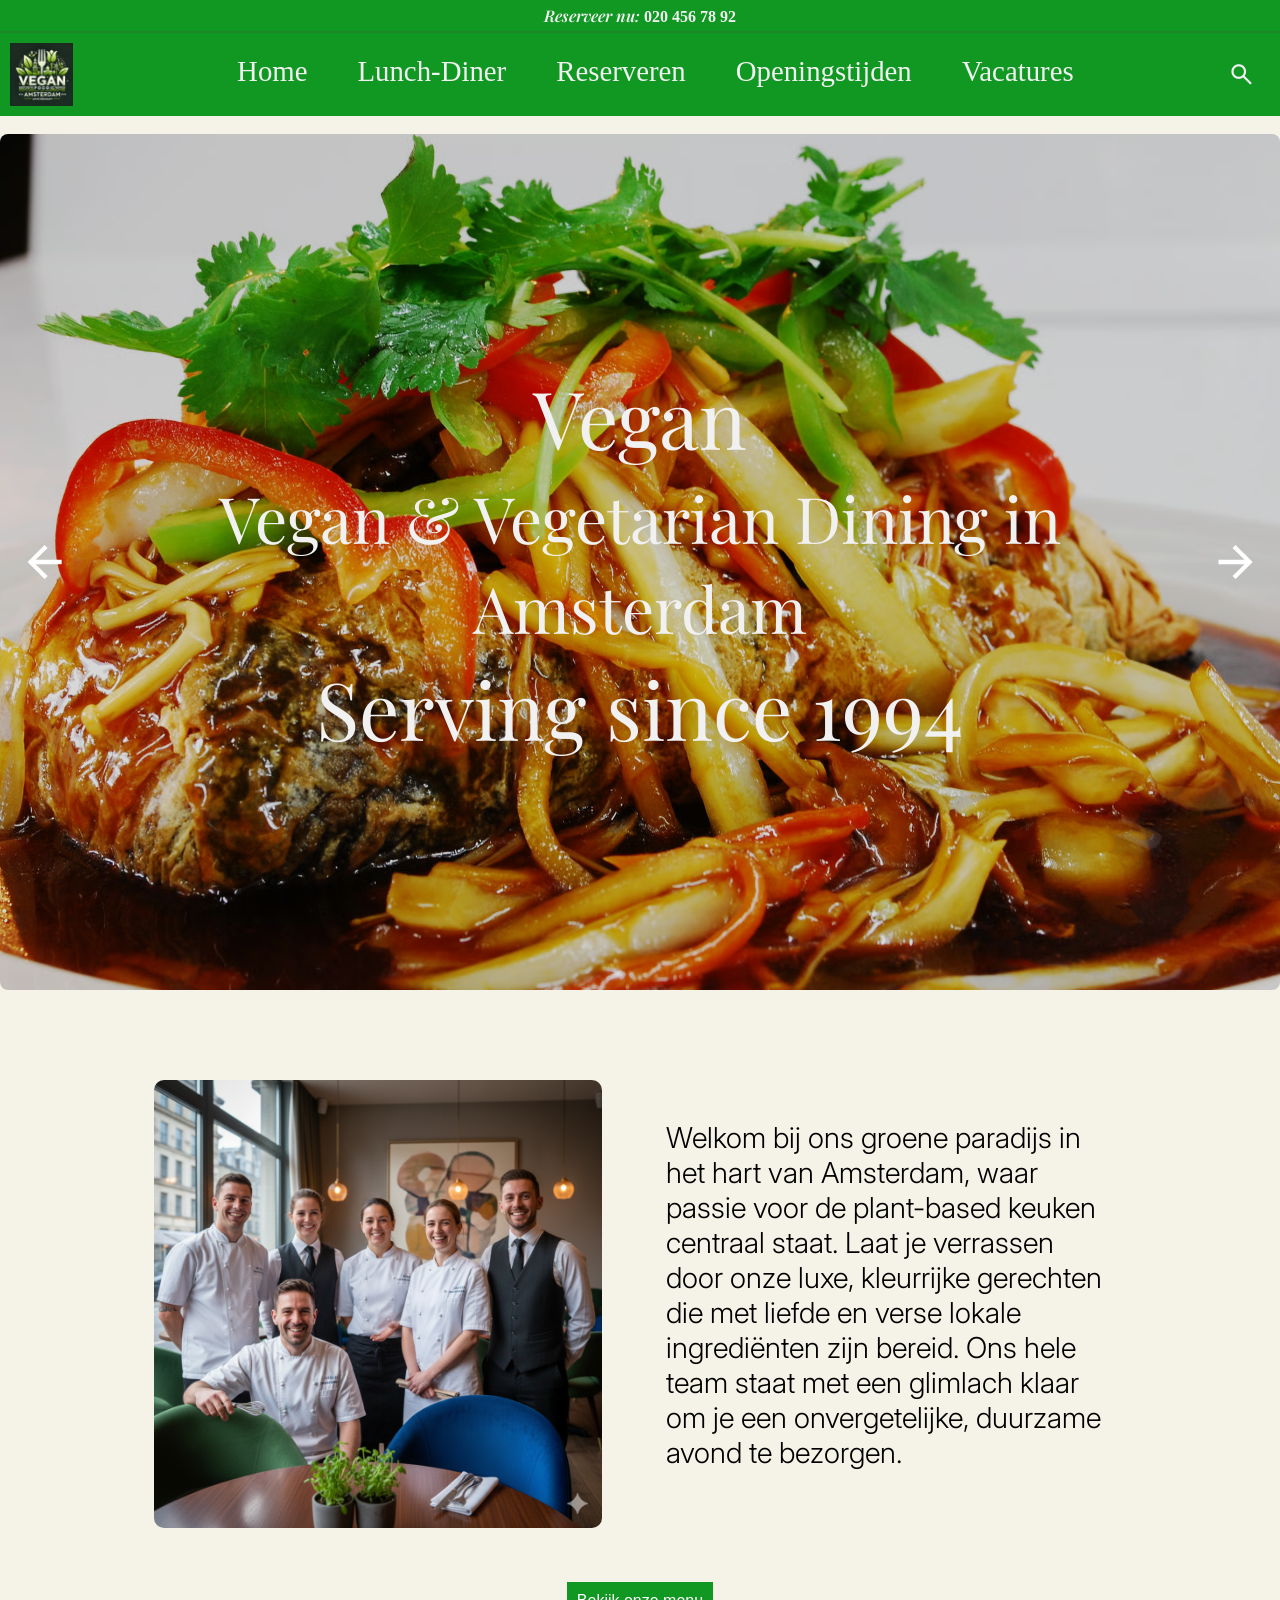
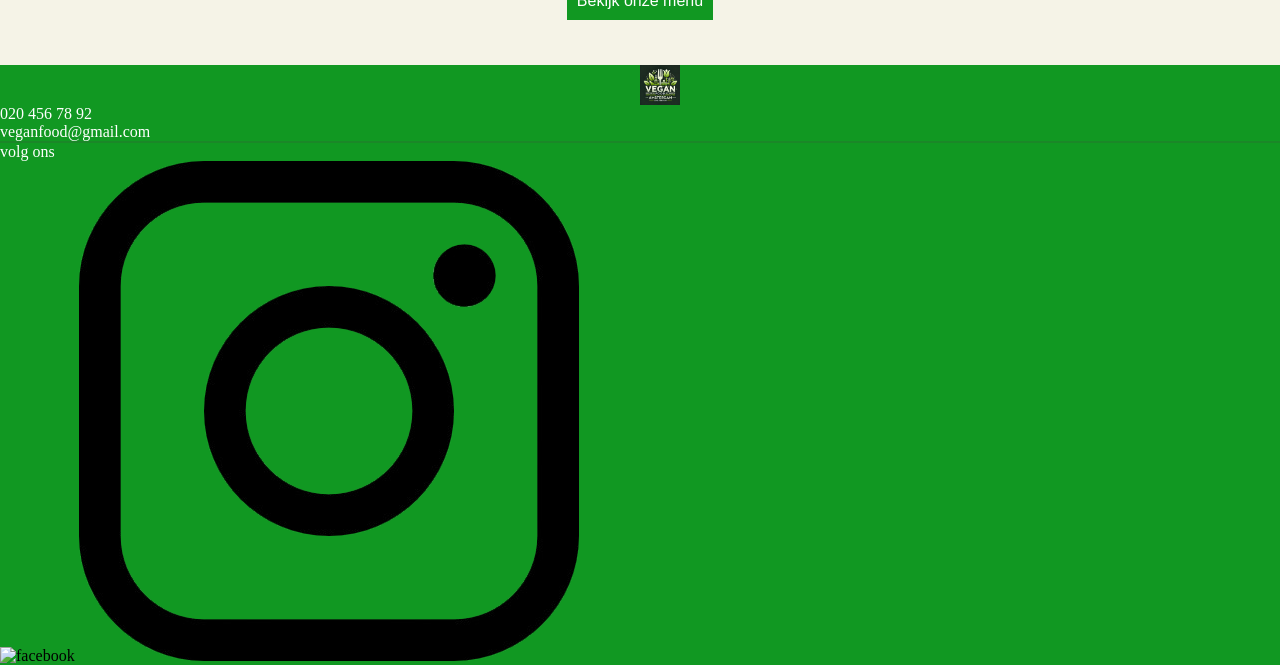
==== commit 1fdbf16e: "css aangepast slide show gemaakt html aangepast imgs toegevoegd" ====
--- a/html/index.html
+++ b/html/index.html
@@ -20,7 +20,7 @@
 </head>
 
 <body>
-    <!--Dit is branch testamin-->
+    <!--Dit is branch AMIN-->
     <header class="header">
         <h2 class="reserveer-nummer"> <span class="reserveer">Reserveer nu:</span> 020 456 78 92</h2>
         <hr class="hr-header">
@@ -30,7 +30,7 @@
             <nav class="nav-bar" id="nav">
         <ul class="menu">
             <button class="close-btn">&times;</button>
-            <li><a href="#">Home</a></li>
+            <li><a href="index.html">Home</a></li>
             <li><a href="#">Lunch-Diner</a></li>
             <li><a href="#">Reserveren</a></li>
             <li><a href="#">Openingstijden</a></li>
@@ -53,9 +53,9 @@
             <div class="fotoGallerie">
 
                 <img class="foto1" src="/imgs/89aaa4fe-6f7e-447e-992a-aaa20923934a.avif" alt="etenFoto">
-                <img class="foto2" src="" alt="etenFoto">
-                <img class="foto3" src="" alt="etenFoto">
-                <img class="foto4" src="" alt="etenFoto">
+                <img class="foto2" src="/imgs/download.png" alt="etenFoto">
+                <img class="foto3" src="/imgs/PixelBin-AI-Editor-1774865220778.png" alt="etenFoto">
+                <img class="foto4" src="/imgs/resized_no_padding_1920x1285.png" alt="etenFoto">
                 <div class="slogan">
                     <span class="big">Vegan</span>
                     <span class="small edited">Vegan & Vegetarian Dining in</span>
@@ -63,14 +63,14 @@
                     <span class="big">Serving since 1994</span>
                 </div>
 
-                <a href=""><svg class="arrow back" xmlns="http://www.w3.org/2000/svg" height="24px"
+                <svg class="arrow back" xmlns="http://www.w3.org/2000/svg" height="24px"
                         viewBox="0 -960 960 960" width="24px" fill="#f1f1f1">
                         <path d="m313-440 224 224-57 56-320-320 320-320 57 56-224 224h487v80H313Z" />
-                    </svg></a>
-                <a href=""><svg class="arrow forward" xmlns="http://www.w3.org/2000/svg" height="24px"
+                    </svg>
+                <svg class="arrow forward" xmlns="http://www.w3.org/2000/svg" height="24px"
                         viewBox="0 -960 960 960" width="24px" fill="#f1f1f1">
                         <path d="M647-440H160v-80h487L423-744l57-56 320 320-320 320-57-56 224-224Z" />
-                    </svg></a>
+                    </svg>
 
 
             </div>
--- a/css/style.css
+++ b/css/style.css
@@ -6,283 +6,6 @@
 body {
   background-color: #f5f3e7;
 }
-:root[data-mode="dark"] {
-    --bgColor: #1e1b18;
-    --bgSecond: #0c0706;
-    --accent: #f1ece9;
-    --bgThird: #e5e0df;
-    --textColor: #f2ece7;
-}
-
-:root[data-mode="light"] {
-    --bgColor: #F5F3E7;
-    --bgSecond: #c0392b;
-    --accent: #e5e0db;
-    --bgThird: #f0e5e3;
-    --textColor: #2c2c2c;
-}
-
-html {
-    background-color: var(--bgColor);
-    color: var(--textColor);
-}
-
-
-
-
-main h1 {
-    display: flex;
-    justify-content: center;
-}
-
-main form {
-    padding: 30px;
-    justify-content: center;
-    margin-left: 70px;
-}
-
-main input {
-    display: flex;
-    align-items: center;
-    width: 100%;
-}
-
-hr {
-    border: none;
-    height: 2px;
-    background-color: #1B8728;
-}
-
-h1,
-header span {
-    font-family: 'playfair display', sans-serif;
-    font-style: italic;
-    font-weight: 600;
-}
-
-.header {
-    background-color: #119822;
-}
-
-.logoFooter {
-    margin-left: 45%;
-    width: 40px;
-}
-
-.menu {
-    list-style: none;
-}
-
-.reserveer-nummer {
-    background-color: #119822;
-    color: #f1f1f1;
-    font-size: 1rem;
-    padding: 5px;
-    text-align: center;
-}
-
-.reserveer {
-    font-family: 'playfair display', sans-serif;
-    font-style: italic;
-    font-weight: 600;
-}
-
-.material-icons,
-.material-symbols-outlined {
-    color: #f1f1f1;
-}
-
-.icons-logo {
-    display: flex;
-    align-items: center;
-    margin-right: 55px;
-}
-
-.icons {
-    margin-left: auto;
-    display: flex;
-    gap: 10px;
-}
-
-.iconsFooter {
-    width: 45%;
-}
-
-.socialLogo img {
-    width: 20px;
-
-}
-
-.socialLogo {
-    text-align: center;
-}
-
-.tijdDatum {
-    display: flex;
-    width: 50%;
-    gap: 10px;
-}
-
-.tijdDatum input {
-    width: 40%;
-}
-
-.info-sectie {
-    display: grid;
-    grid-template-columns: 1fr;
-    gap: 30px;
-    width: 100%;
-    max-width: 800px;
-    margin: 40px auto;
-
-}
-
-.openingstijden,
-.locatie {
-    background-color: white;
-    padding: 20px;
-    border-radius: 12px;
-
-}
-
-.openingstijden h2,
-.locatie h2 {
-    margin-bottom: 15px;
-    font-family: "https://fonts.googleapis.com/css2?family=Playfair+Display:ital,wght@1,600&display=swap";
-
-}
-
-.verzenden {
-    color: white;
-    border: none;
-    padding: 6px 12px;
-    cursor: pointer;
-    text-align: center;
-
-}
-
-.input1 {
-    color: #f1f1f1;
-    background-color: #119822;
-    border: none;
-    height: 30px;
-
-}
-
-footer {
-    background-color: #119822;
-}
-
-.foto img {
-    width: 100%;
-    border-radius: 10px;
-    margin-top: 10px;
-}
-
-footer p {
-    color: white;
-}
-
-/* tellie*/
-@media(max-width:576px) {
-    .logoFooter img {
-        display: flex;
-        align-items: center;
-        justify-content: center;
-        width: 40px;
-    }
-
-    .foto img {
-        display: none;
-    }
-
-    .logo-img {
-        width: 50px;
-        height: auto;
-        margin: 10px;
-    }
-
-    .info-sectie {
-        flex-direction: column;
-        padding: 10px;
-        width: 80%;
-    }
-
-    .openingstijden,
-    .locatie {
-        width: 100%;
-    }
-}
-
-
-
-/* tablet*/
-@media(min-width:576px) and (max-width:991px) {
-    .logo-img {
-        width: 60px;
-        height: auto;
-        margin: 10px;
-
-    }
-
-    .foto img {
-        display: none;
-    }
-
-    .info-sectie {
-        flex-direction: column;
-        padding: 10px;
-        width: 80%;
-    }
-
-
-    .logoFooter img {
-        display: flex;
-        align-items: center;
-        justify-content: center;
-        width: 60px;
-    }
-
-}
-
-/* laptop*/
-@media(min-width:992px) and (max-width:1500px) {
-    .logo-img {
-        width: 80px;
-        height: auto;
-        margin: 10px;
-    }
-
-    .foto img {
-        width: 60%;
-        margin-left: auto;
-    }
-
-    .info-sectie {
-        flex-direction: column;
-        padding: 10px;
-        width: 80%;
-    }
-
-
-    .logoFooter img {
-        display: flex;
-        align-items: center;
-        justify-content: center;
-        width: 60px;
-    }
-
-    .menu {
-        gap: 5px;
-    }
-
-    .info-sectie {
-        grid-template-columns: repeat(2, 1fr);
-    }
-}
-
-
-
 .logo-img {
   max-width: 5%;
   height: auto;
@@ -376,19 +99,15 @@
   position: relative;
   margin-top: 2vh;
 }
-.foto1 {
+.foto1,
+.foto2,
+.foto3,
+.foto4 {
   max-width: 100%;
   border-radius: 8px;
   height: auto;
   filter: brightness(85%);
-}
-.foto2,
-.foto3,
-.foto4 {
   display: none;
-  max-width: 100%;
-  border-radius: 8px;
-  height: auto;
 }
 .arrow {
   width: 4%;
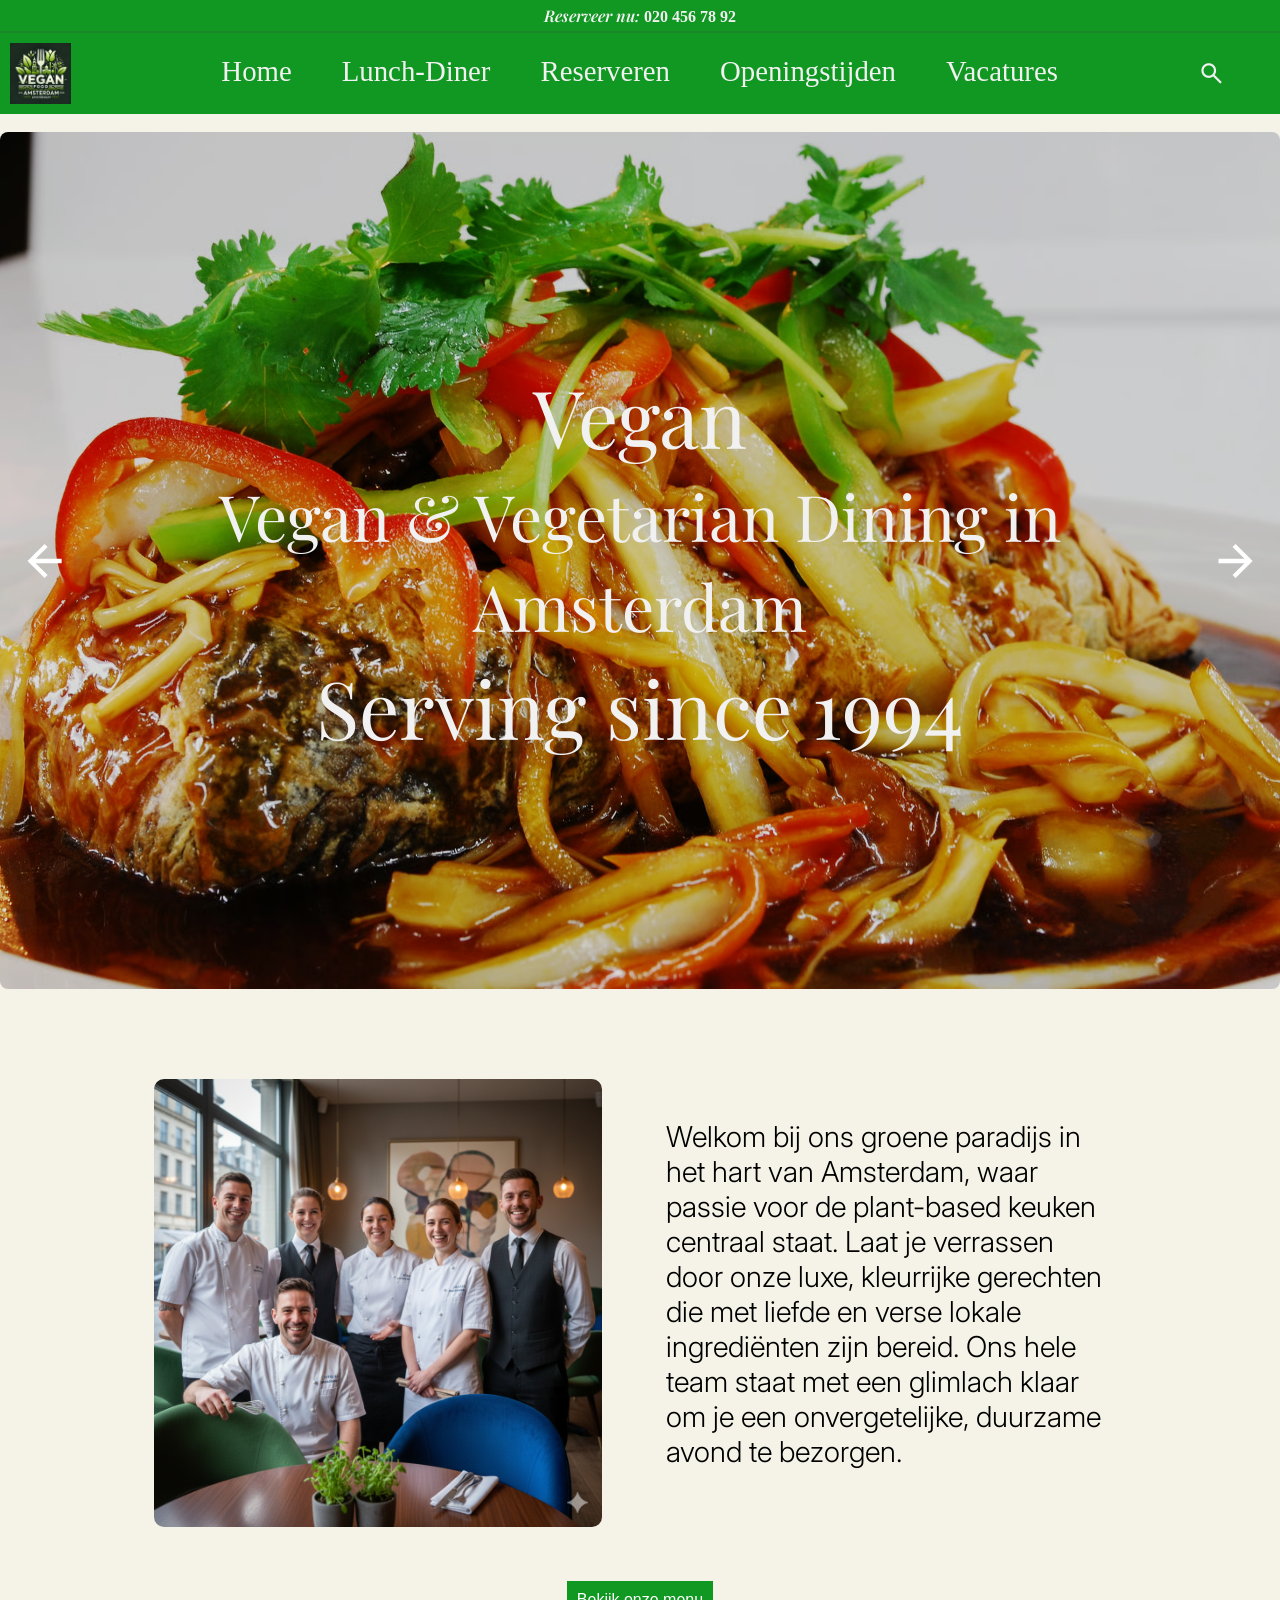
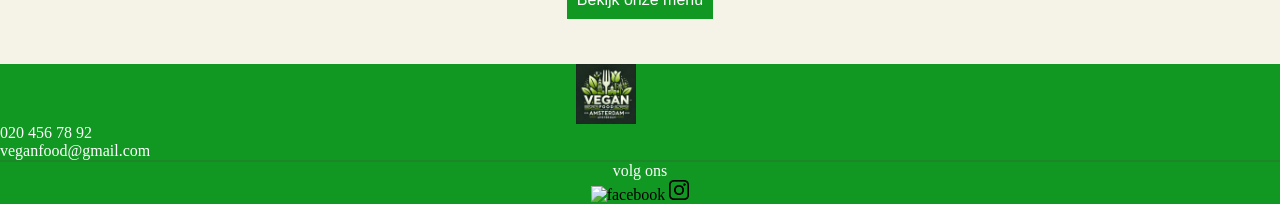
==== commit 4ca50920: "Merge branch 'testamin' of https://github.com/LOE5-SWD2-UI-Responsive-Proto/Groep-3-vegan into Branc" ====
--- a/html/index.html
+++ b/html/index.html
@@ -20,7 +20,7 @@
 </head>
 
 <body>
-    <!--Dit is branch AMIN-->
+    <!--Dit is branch testamin-->
     <header class="header">
         <h2 class="reserveer-nummer"> <span class="reserveer">Reserveer nu:</span> 020 456 78 92</h2>
         <hr class="hr-header">
--- a/css/style.css
+++ b/css/style.css
@@ -211,9 +211,60 @@
   .arrow {
     width: 5%;
   }
+  .logoFooter img {
+        display: flex;
+        align-items: center;
+        justify-content: center;
+        width: 40px;
+    }
+
+    .foto img {
+        display: none;
+    }
+
+    .logo-img {
+        width: 50px;
+        height: auto;
+        margin: 10px;
+    }
+
+    .info-sectie {
+        flex-direction: column;
+        padding: 10px;
+        width: 80%;
+    }
+
+    .openingstijden,
+    .locatie {
+        width: 100%;
+    }
 }
 /*tablet*/
 @media (min-width: 576px) and (max-width: 991px) {
+   .logo-img {
+        width: 60px;
+        height: auto;
+        margin: 10px;
+
+    }
+
+    .foto img {
+        display: none;
+    }
+
+    .info-sectie {
+        flex-direction: column;
+        padding: 10px;
+        width: 80%;
+    }
+
+
+    .logoFooter img {
+        display: flex;
+        align-items: center;
+        justify-content: center;
+        width: 60px;
+    }
   .overOns {
     font-size: 1.5rem;
   }
@@ -226,6 +277,38 @@
 }
 /*laptops*/
 @media (min-width: 992px) {
+   .logo-img {
+        width: 80px;
+        height: auto;
+        margin: 10px;
+    }
+
+    .foto img {
+        width: 60%;
+        margin-left: auto;
+    }
+
+    .info-sectie {
+        flex-direction: column;
+        padding: 10px;
+        width: 80%;
+    }
+
+
+    .logoFooter img {
+        display: flex;
+        align-items: center;
+        justify-content: center;
+        width: 60px;
+    }
+
+    .menu {
+        gap: 5px;
+    }
+
+    .info-sectie {
+        grid-template-columns: repeat(2, 1fr);
+    }
   .overOns-container {
     display: flex;
     align-items: center;
@@ -312,3 +395,145 @@
   }
 }
 
+
+:root[data-mode="dark"] {
+    --bgColor: #1e1b18;
+    --bgSecond: #0c0706;
+    --accent: #f1ece9;
+    --bgThird: #e5e0df;
+    --textColor: #f2ece7;
+}
+
+:root[data-mode="light"] {
+    --bgColor: #F5F3E7;
+    --bgSecond: #c0392b;
+    --accent: #e5e0db;
+    --bgThird: #f0e5e3;
+    --textColor: #2c2c2c;
+}
+
+
+main h1 {
+    display: flex;
+    justify-content: center;
+}
+
+main form {
+    padding: 30px;
+    justify-content: center;
+    margin-left: 70px;
+}
+
+main input {
+    display: flex;
+    align-items: center;
+    width: 100%;
+}
+
+h1,
+header span {
+    font-family: 'playfair display', sans-serif;
+    font-style: italic;
+    font-weight: 600;
+}
+
+.logoFooter {
+    margin-left: 45%;
+    width: 40px;
+}
+
+.material-icons,
+.material-symbols-outlined {
+    color: #f1f1f1;
+}
+
+.icons-logo {
+    display: flex;
+    align-items: center;
+    margin-right: 55px;
+}
+
+.icons {
+    margin-left: auto;
+    display: flex;
+    gap: 10px;
+}
+
+.iconsFooter {
+    width: 45%;
+}
+
+.socialLogo img {
+    width: 20px;
+
+}
+
+.socialLogo {
+    text-align: center;
+}
+
+.tijdDatum {
+    display: flex;
+    width: 50%;
+    gap: 10px;
+}
+
+.tijdDatum input {
+    width: 40%;
+}
+
+.info-sectie {
+    display: grid;
+    grid-template-columns: 1fr;
+    gap: 30px;
+    width: 100%;
+    max-width: 800px;
+    margin: 40px auto;
+
+}
+
+.openingstijden,
+.locatie {
+    background-color: white;
+    padding: 20px;
+    border-radius: 12px;
+
+}
+
+.openingstijden h2,
+.locatie h2 {
+    margin-bottom: 15px;
+    font-family: "https://fonts.googleapis.com/css2?family=Playfair+Display:ital,wght@1,600&display=swap";
+
+}
+
+.verzenden {
+    color: white;
+    border: none;
+    padding: 6px 12px;
+    cursor: pointer;
+    text-align: center;
+
+}
+
+.input1 {
+    color: #f1f1f1;
+    background-color: #119822;
+    border: none;
+    height: 30px;
+
+}
+
+footer {
+    background-color: #119822;
+}
+
+.foto img {
+    width: 100%;
+    border-radius: 10px;
+    margin-top: 10px;
+}
+
+footer p {
+    color: white;
+}
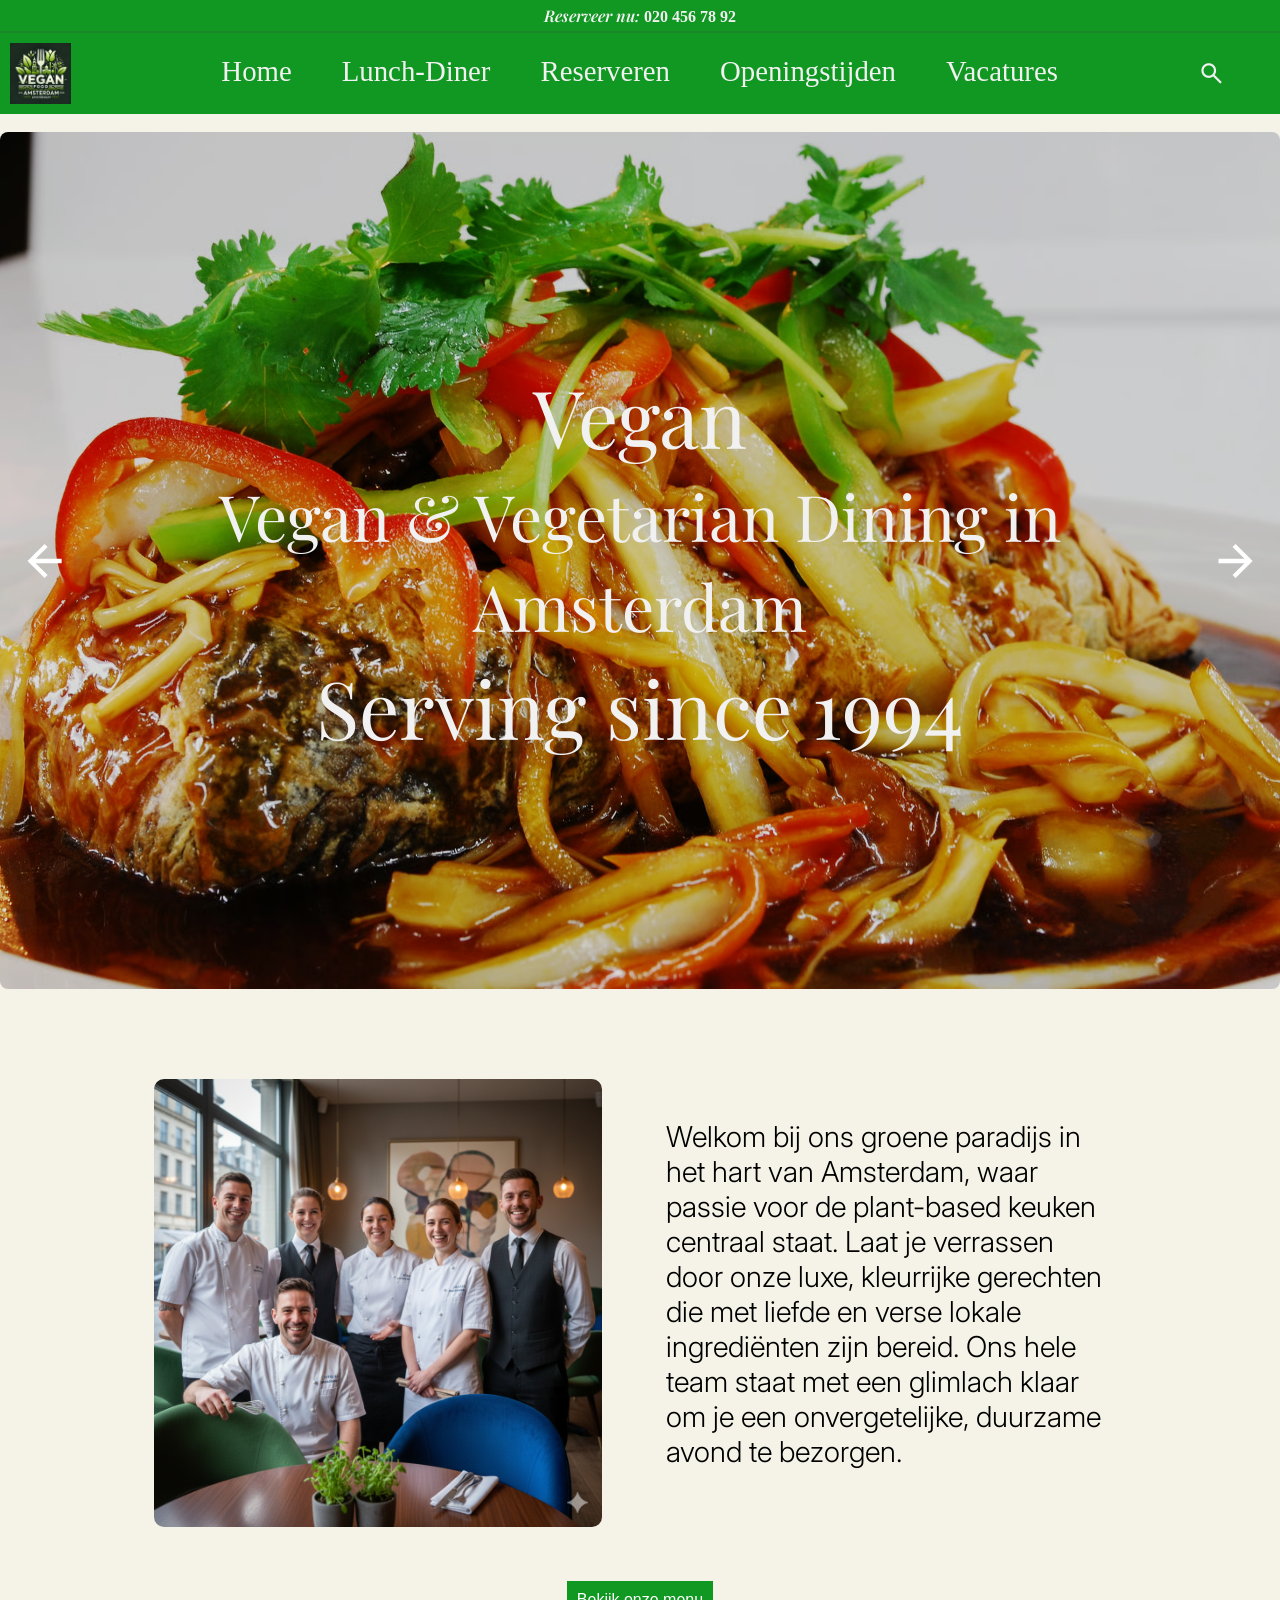
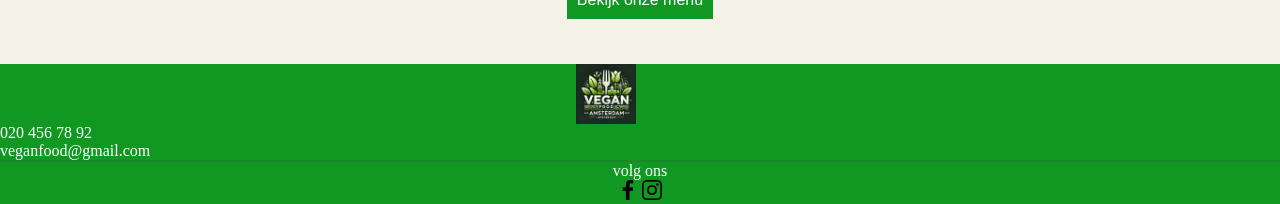
==== commit e962a30d: "header aangepast" ====
--- a/html/index.html
+++ b/html/index.html
@@ -32,9 +32,9 @@
             <button class="close-btn">&times;</button>
             <li><a href="index.html">Home</a></li>
             <li><a href="#">Lunch-Diner</a></li>
-            <li><a href="#">Reserveren</a></li>
-            <li><a href="#">Openingstijden</a></li>
-            <li><a href="#">Vacatures</a></li>
+            <li><a href="boeken.html">Reserveren</a></li>
+            <li><a href="opening en locatie.html">Openingstijden</a></li>
+            <li><a href="vacature.html">Vacatures</a></li>
         </ul>
     </nav>
     <div class="icons">
@@ -105,7 +105,7 @@
             <div class="iconsFooter">
             </div>
             <p>volg ons</p>
-            <img src="../" alt="facebook">
+            <img src="../facebookk.png" alt="facebook">
             <img src="../instagram-removebg-preview.png" alt="instagram">
         </div>
     </footer>
